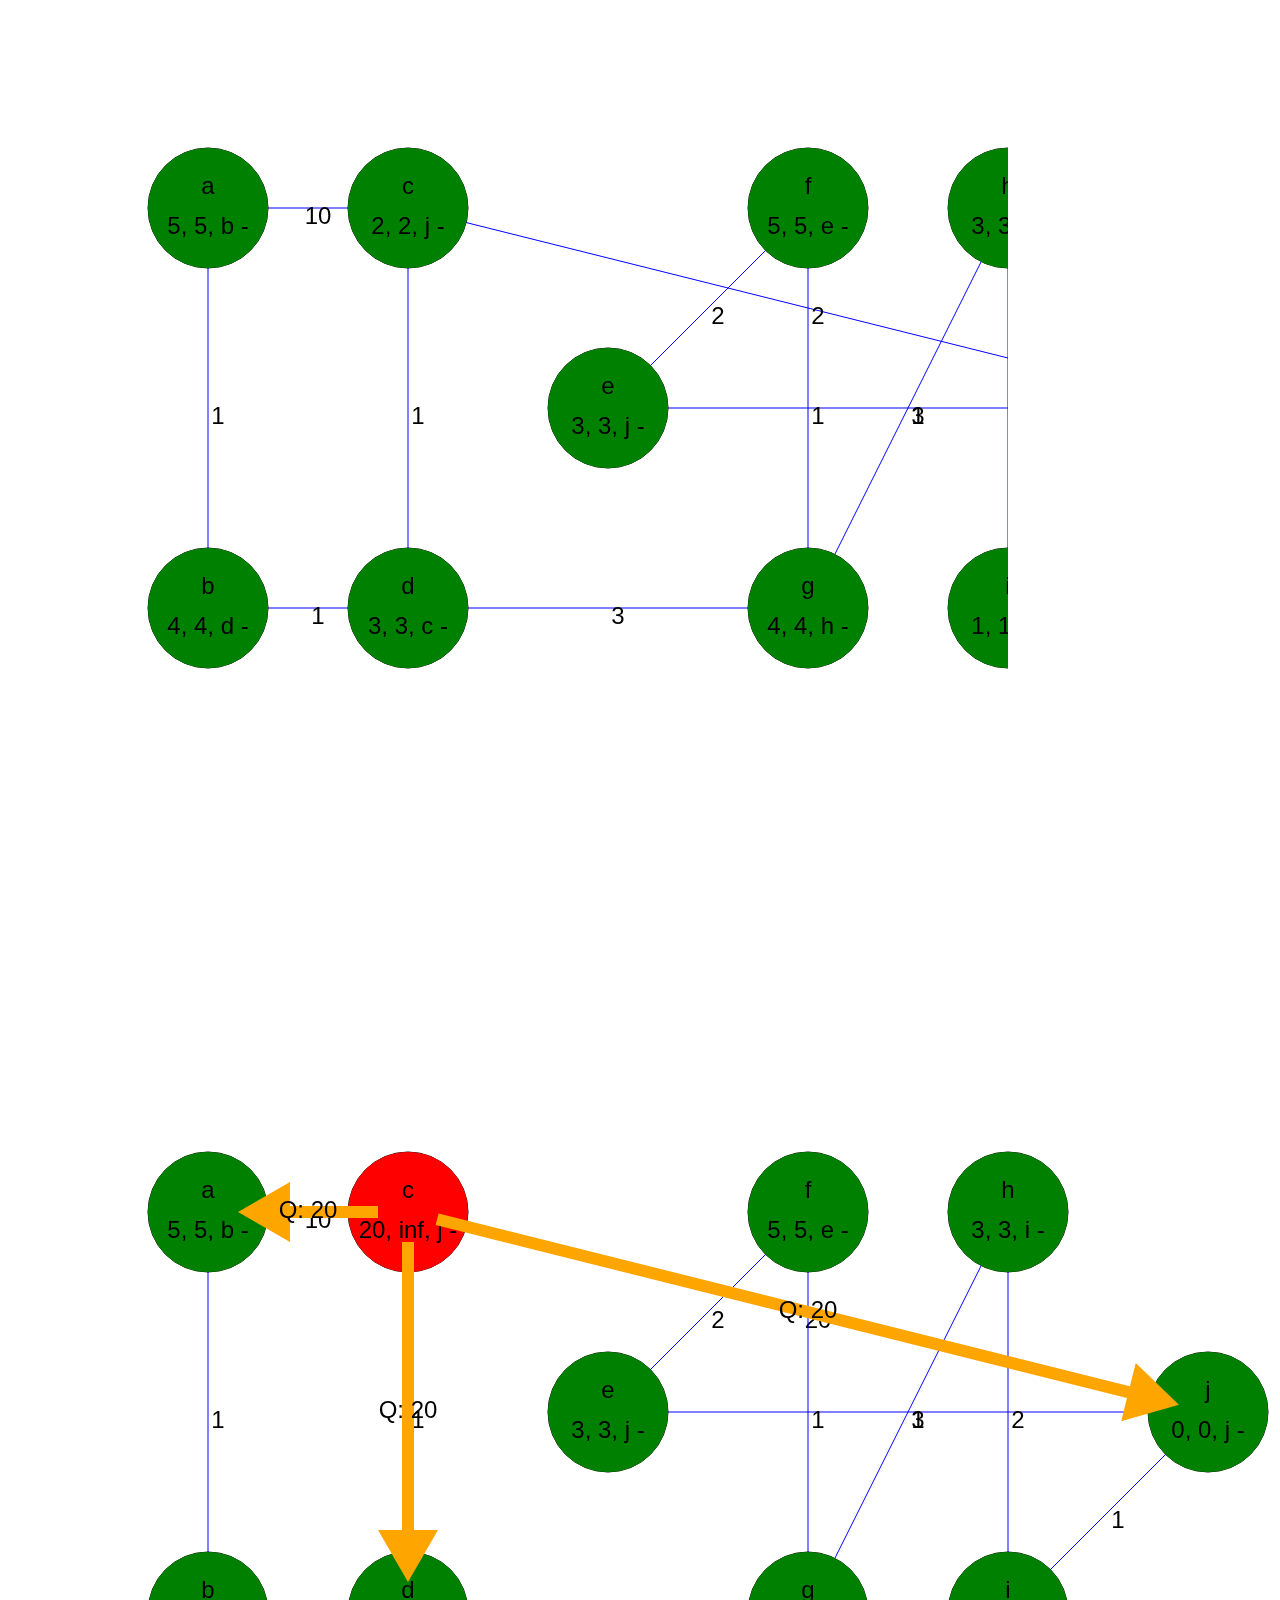
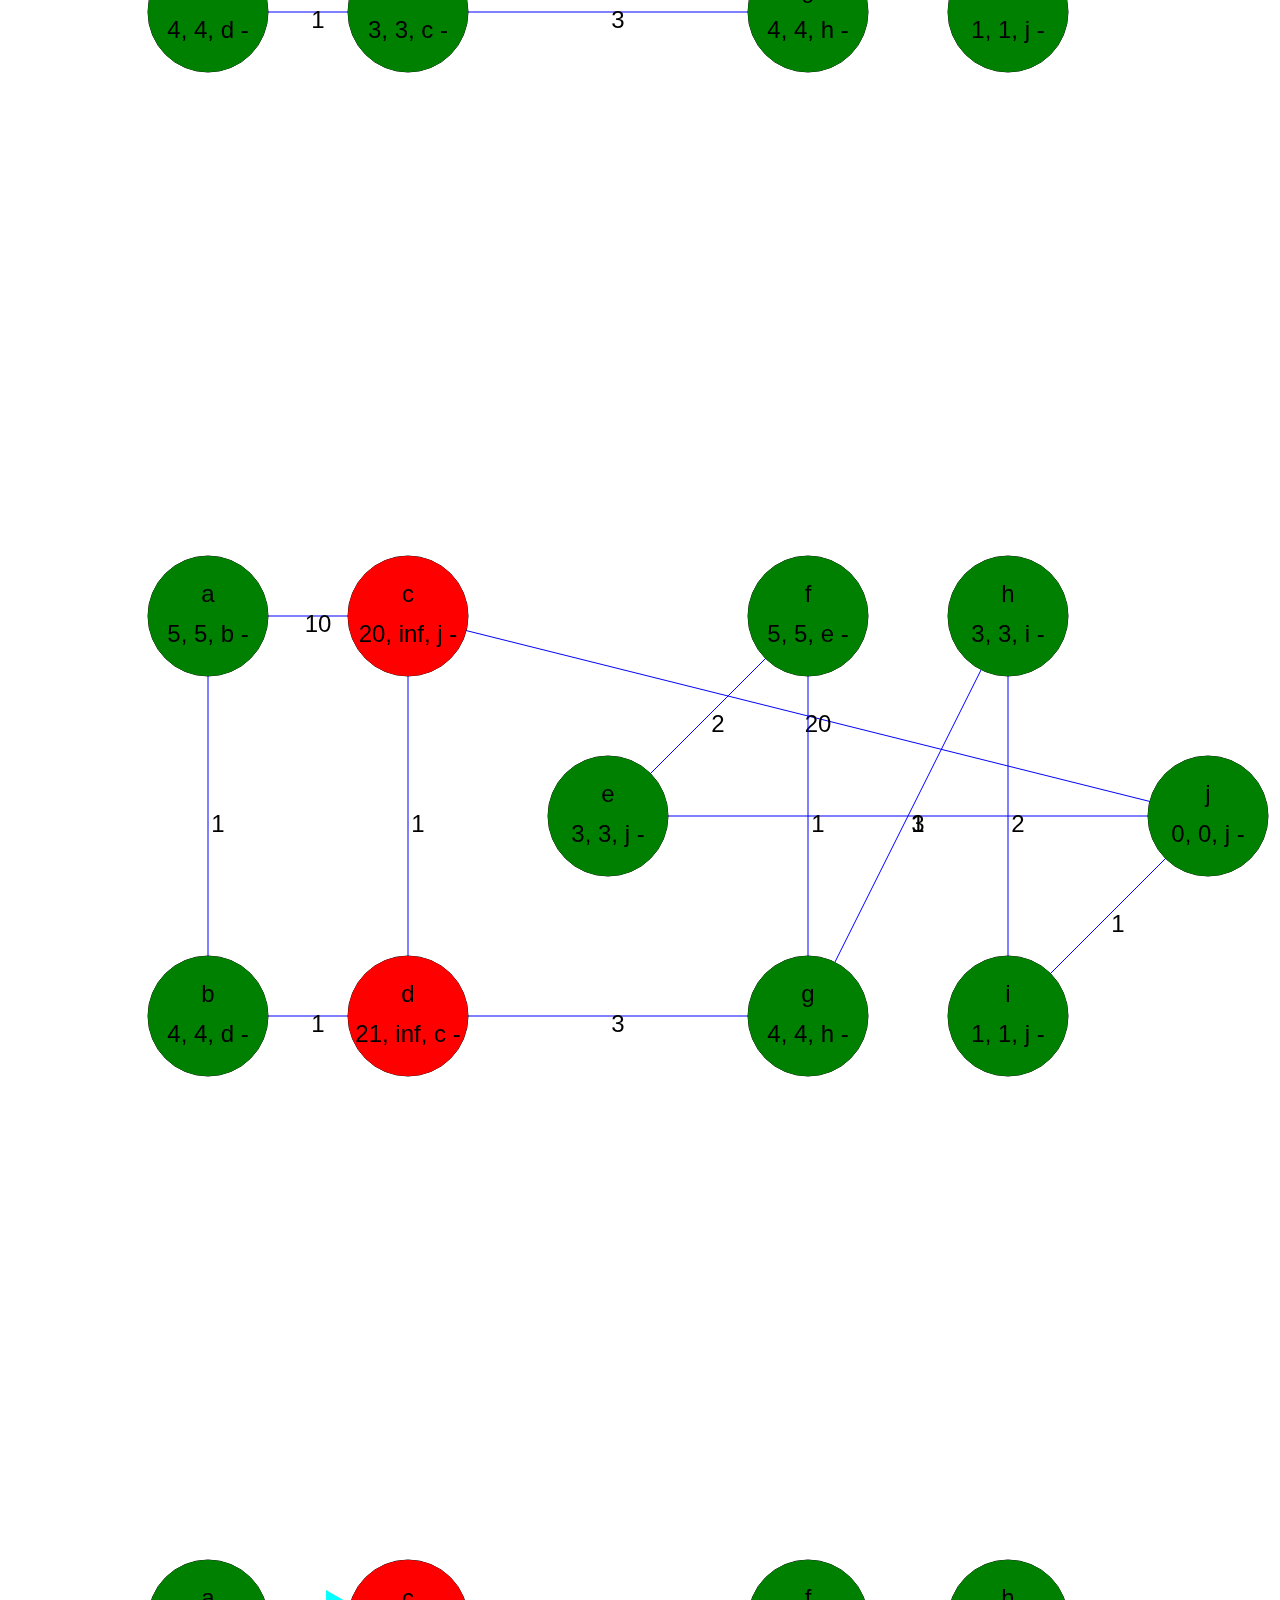
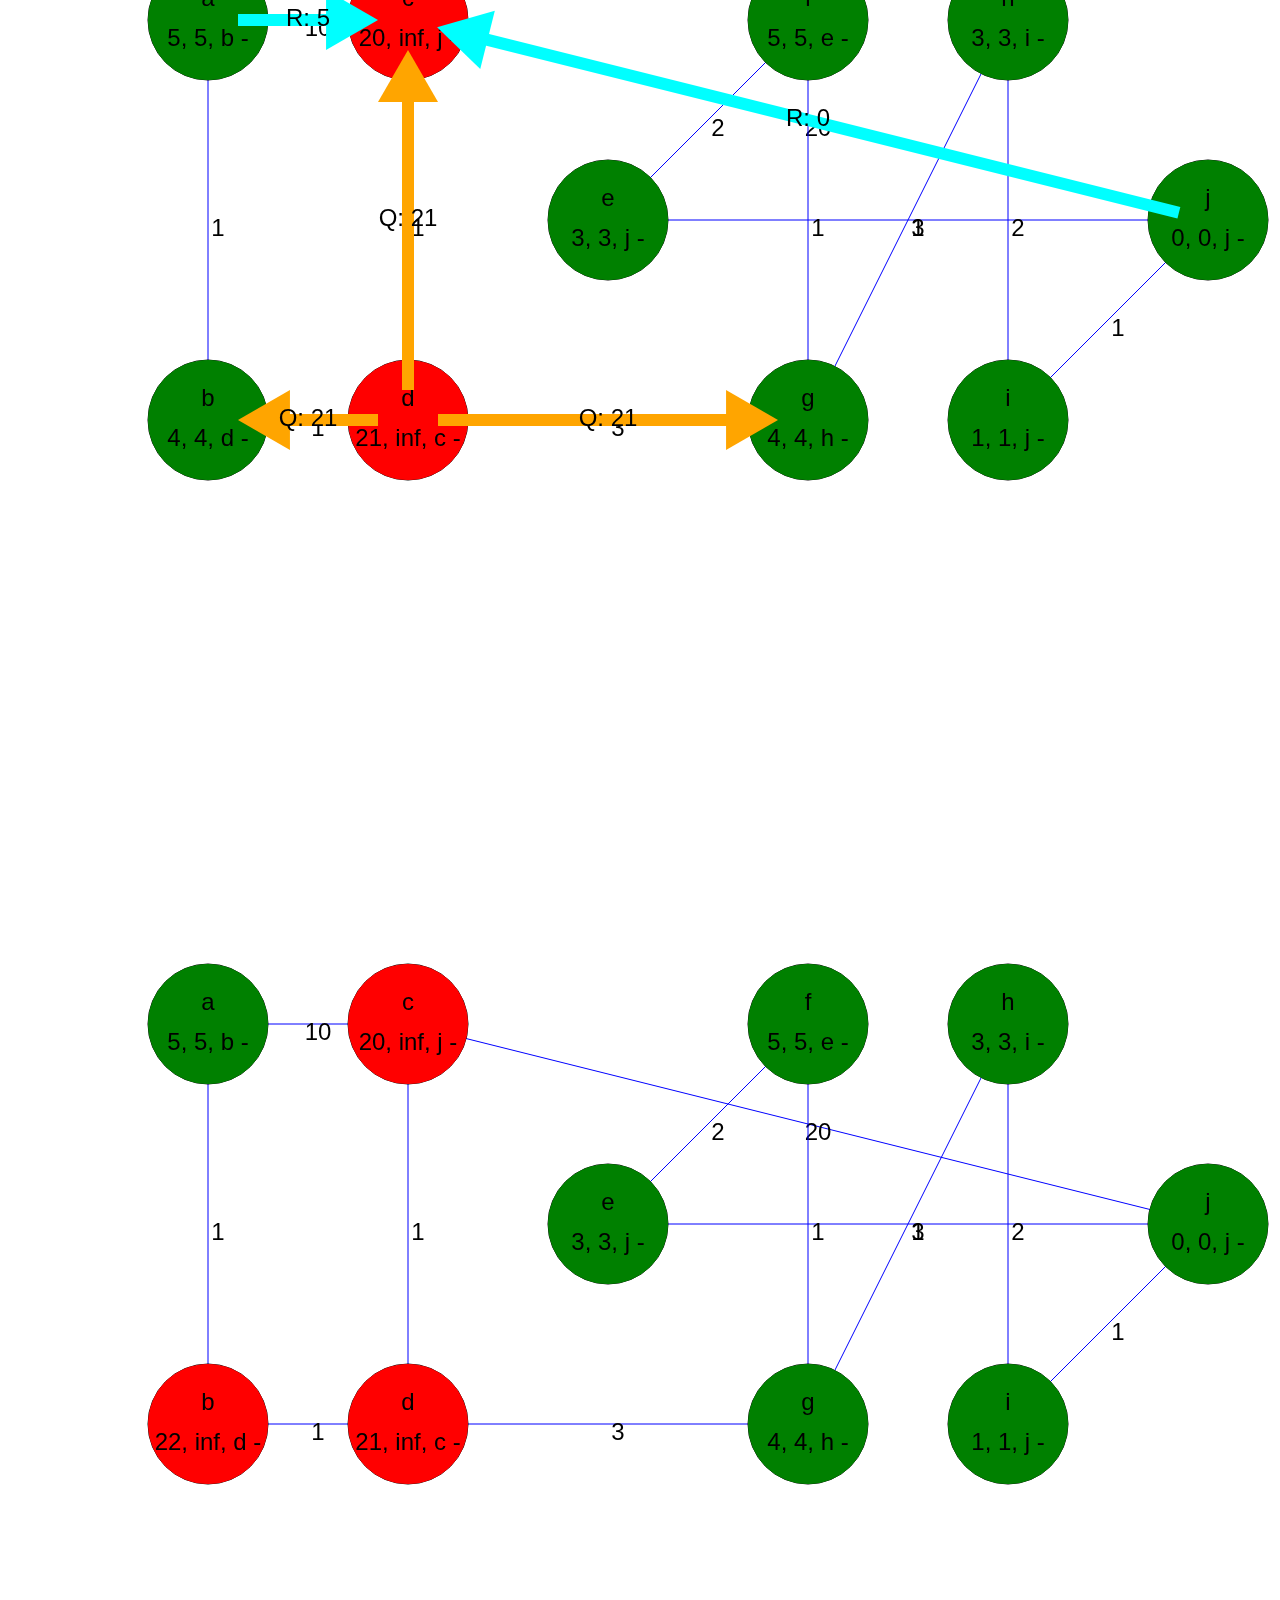
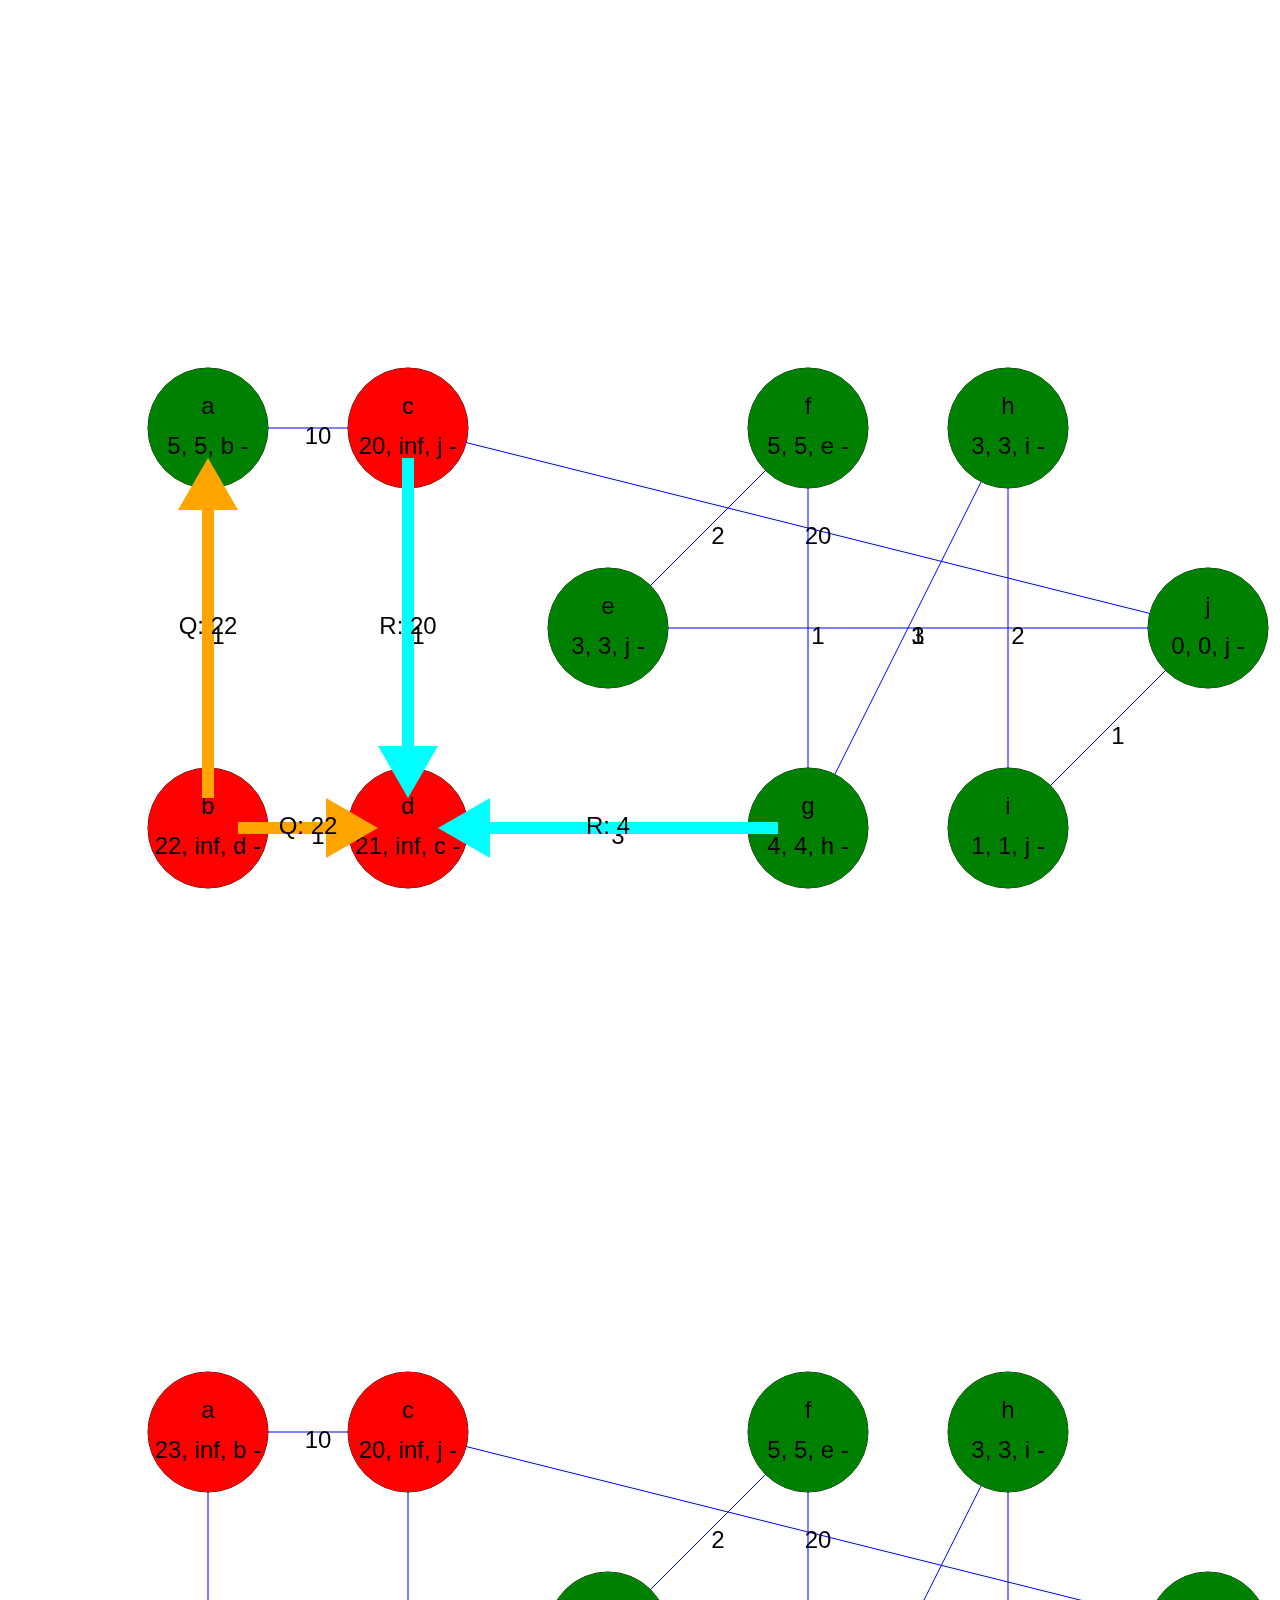
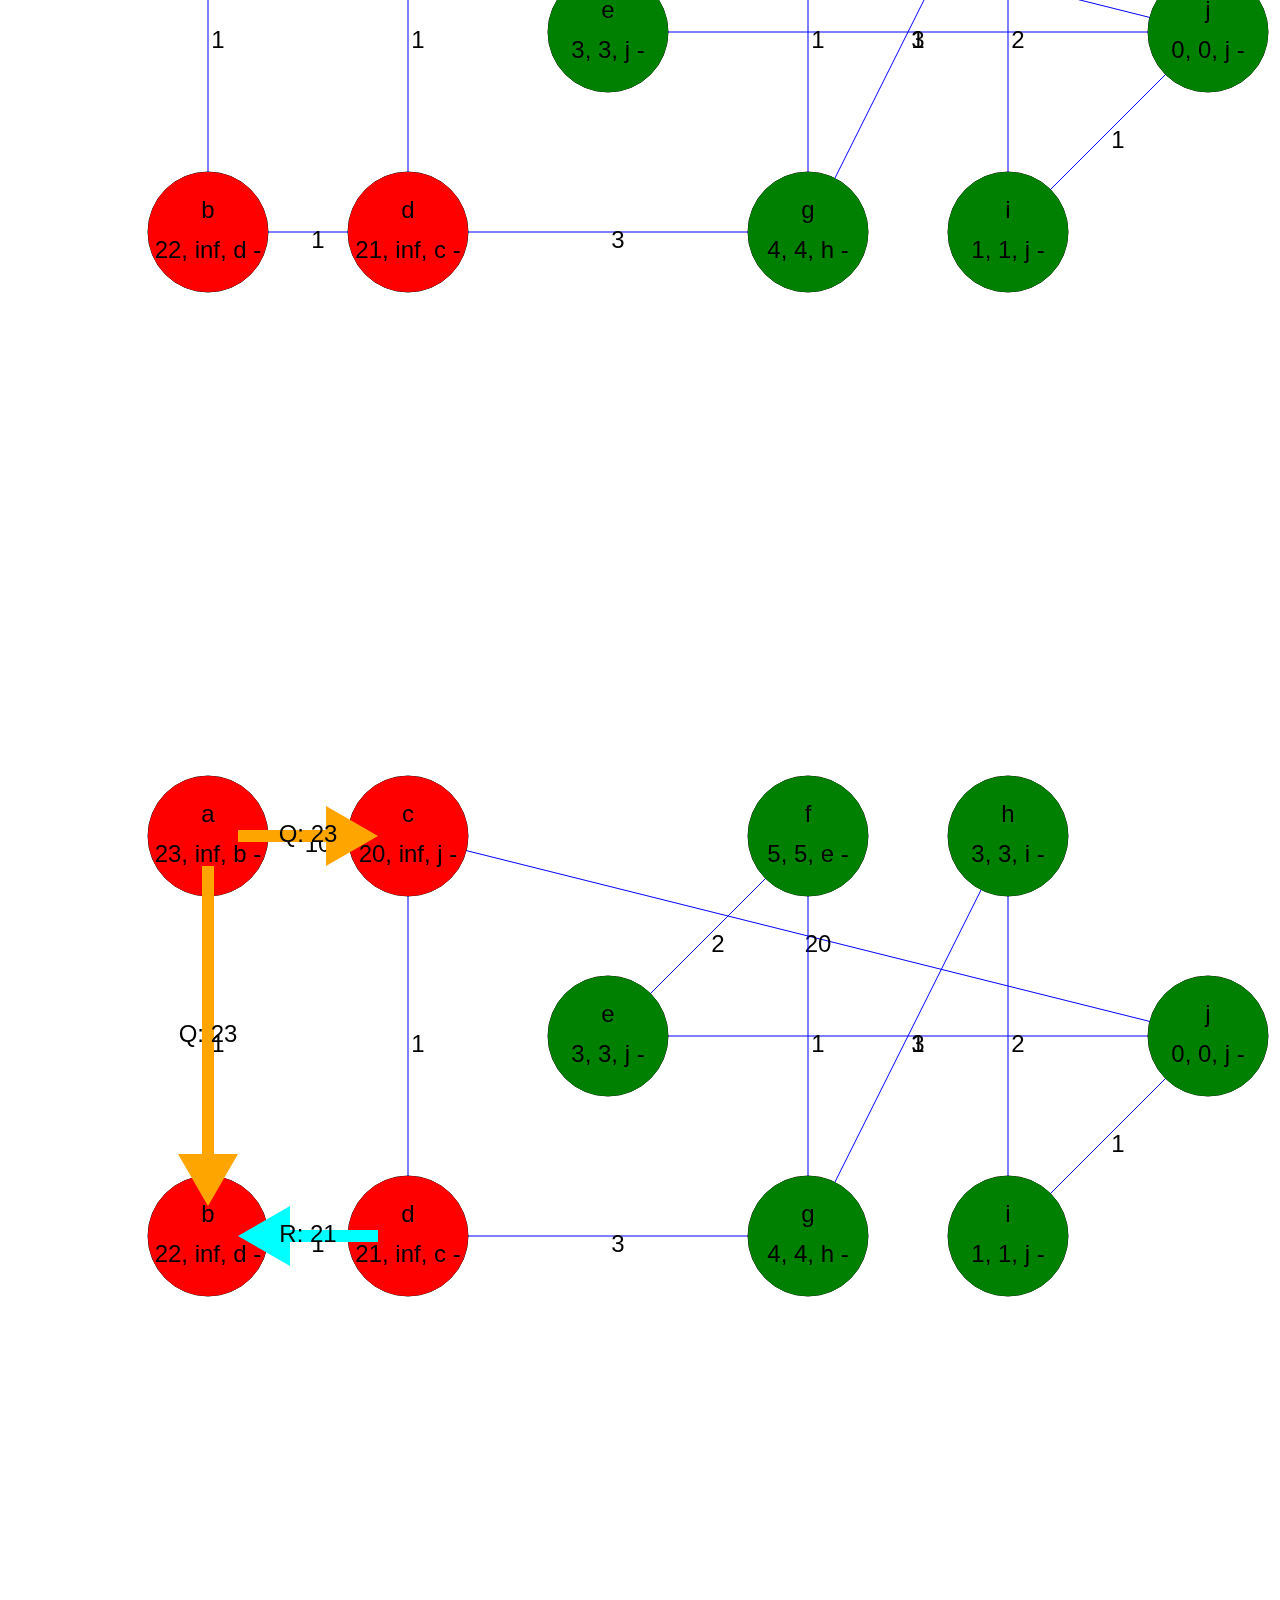
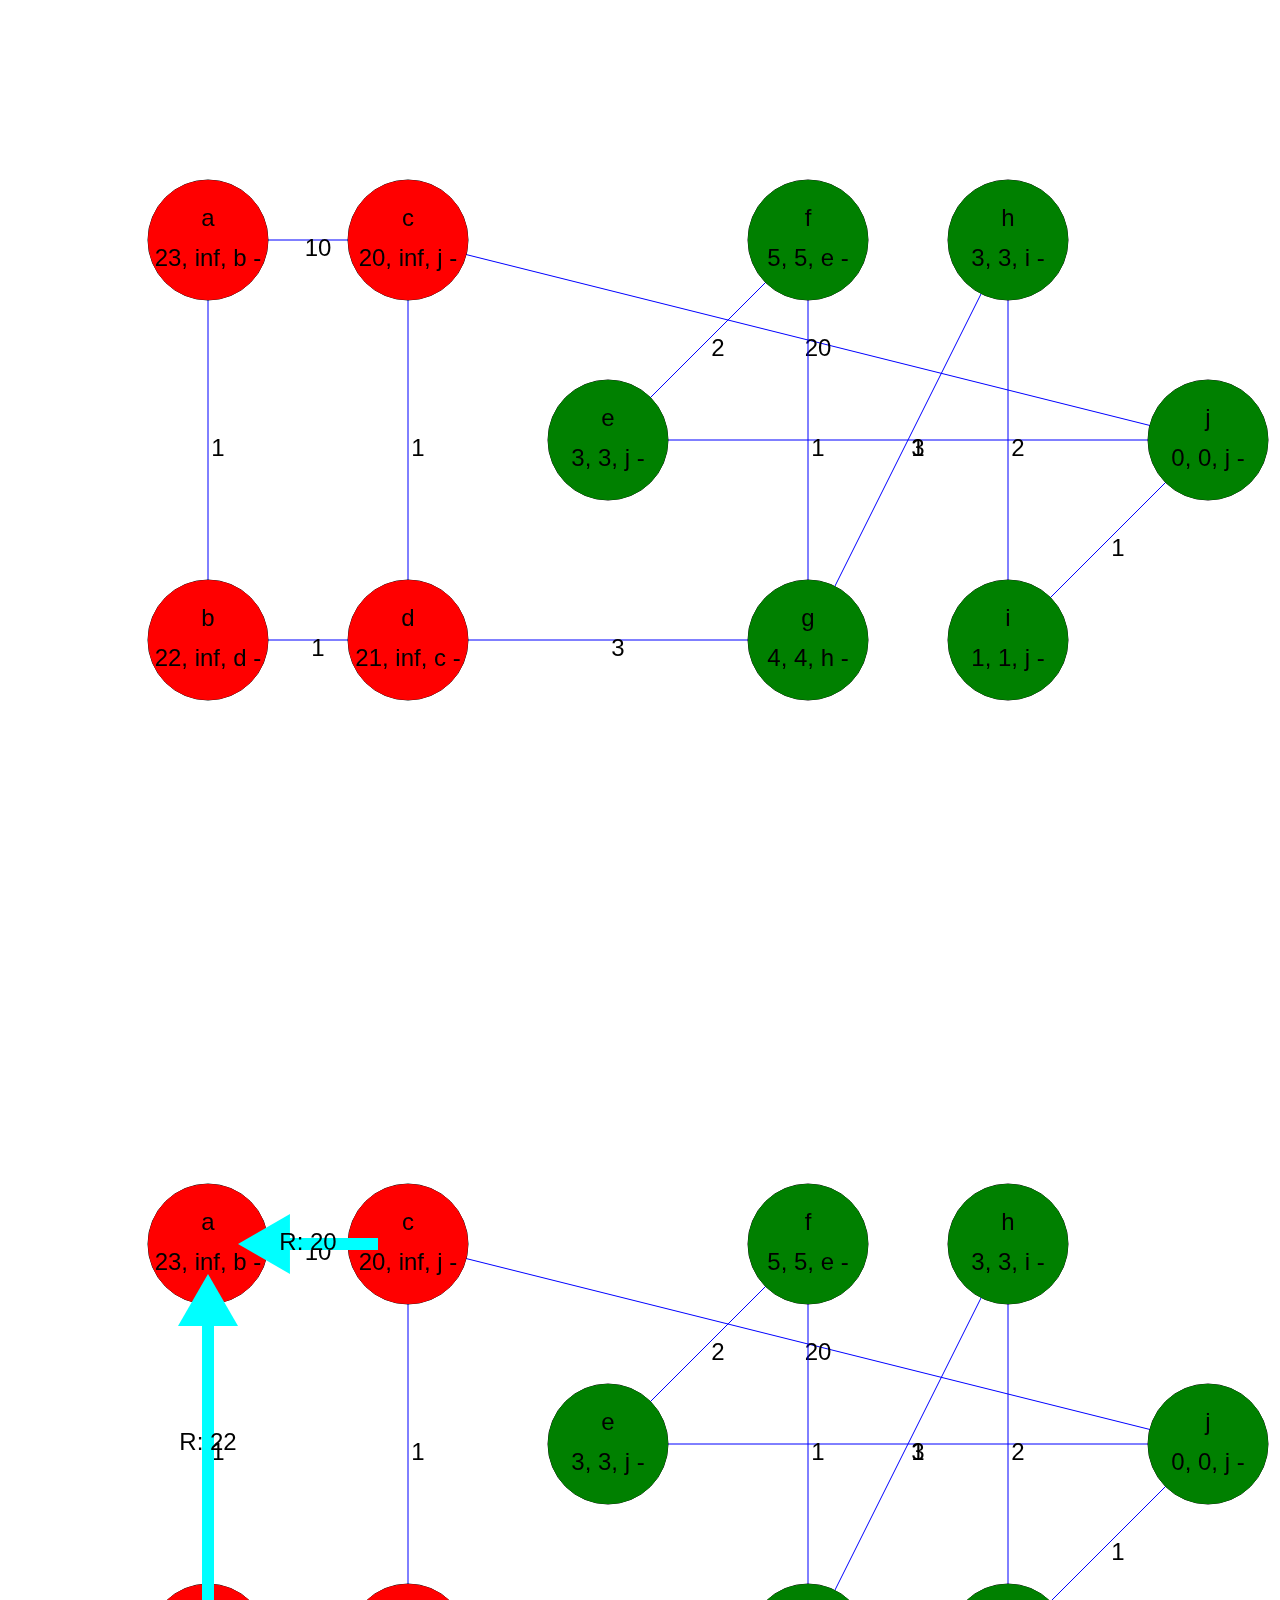
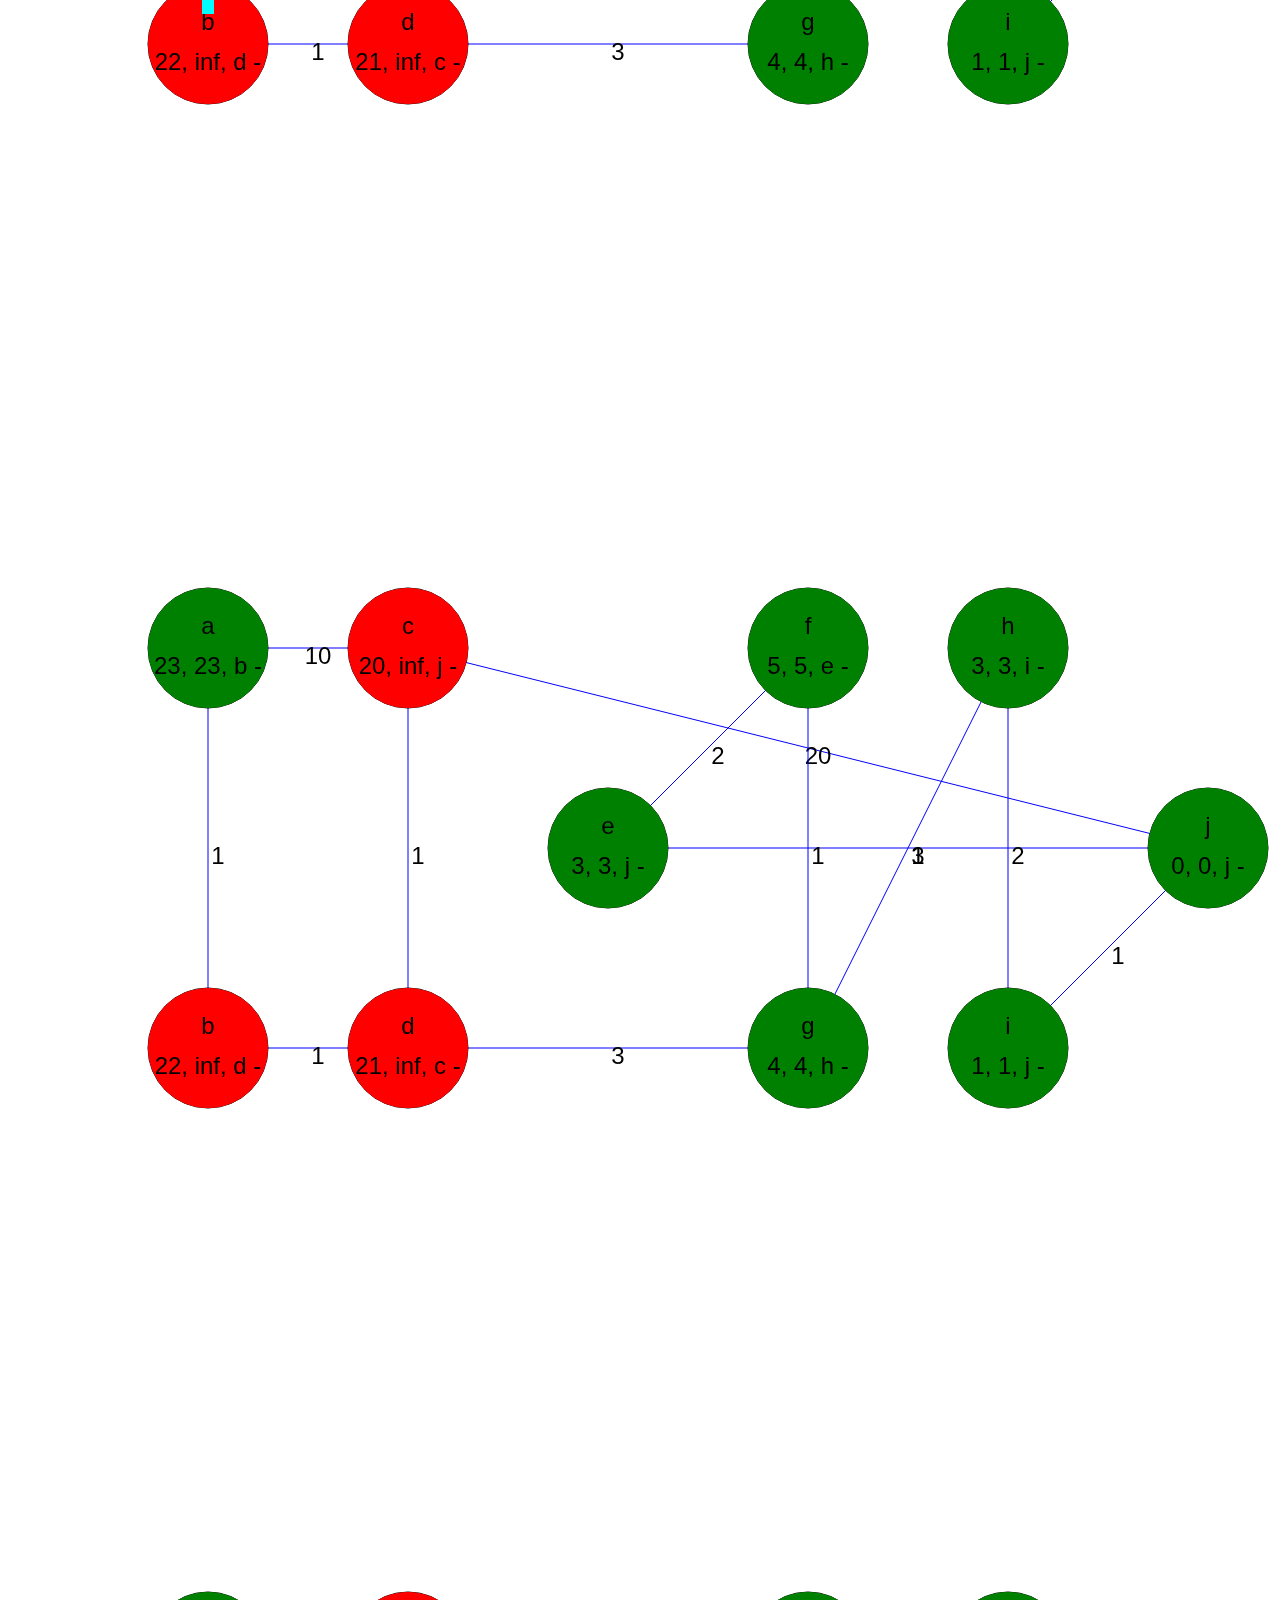
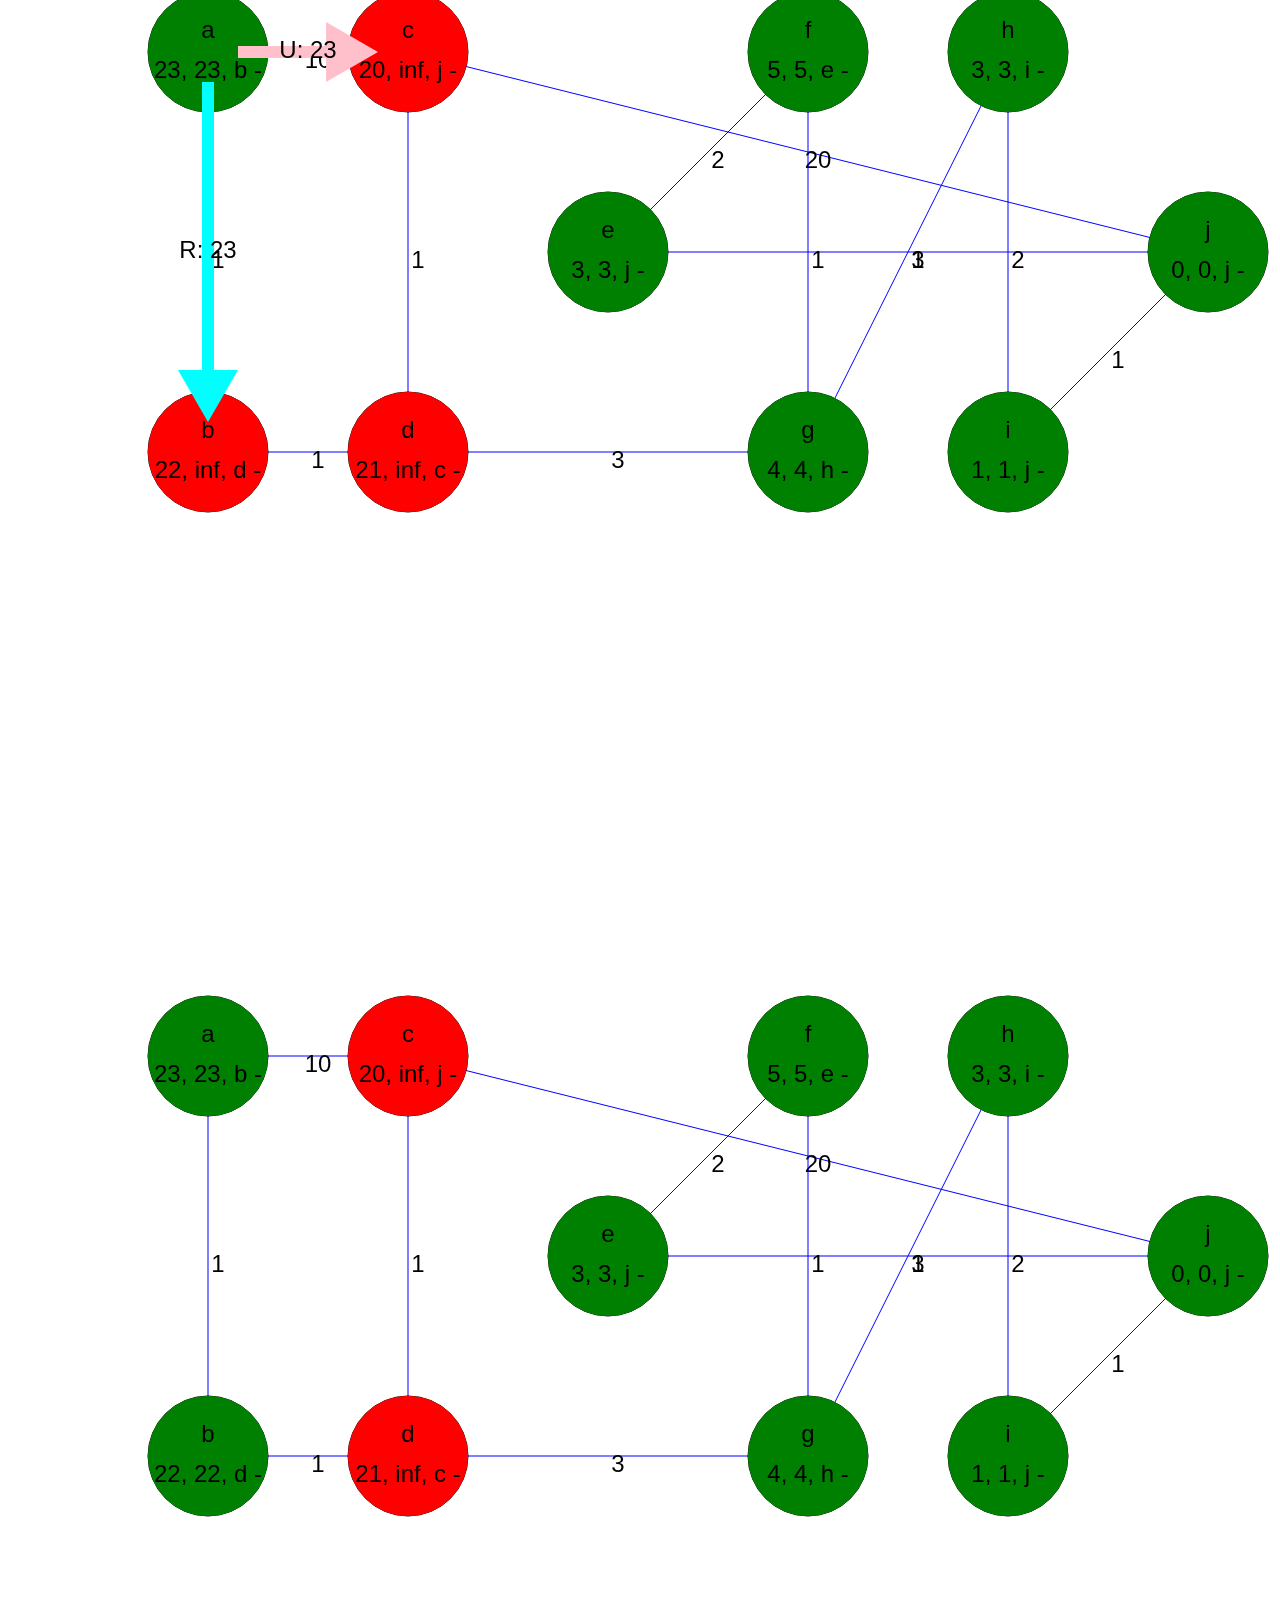
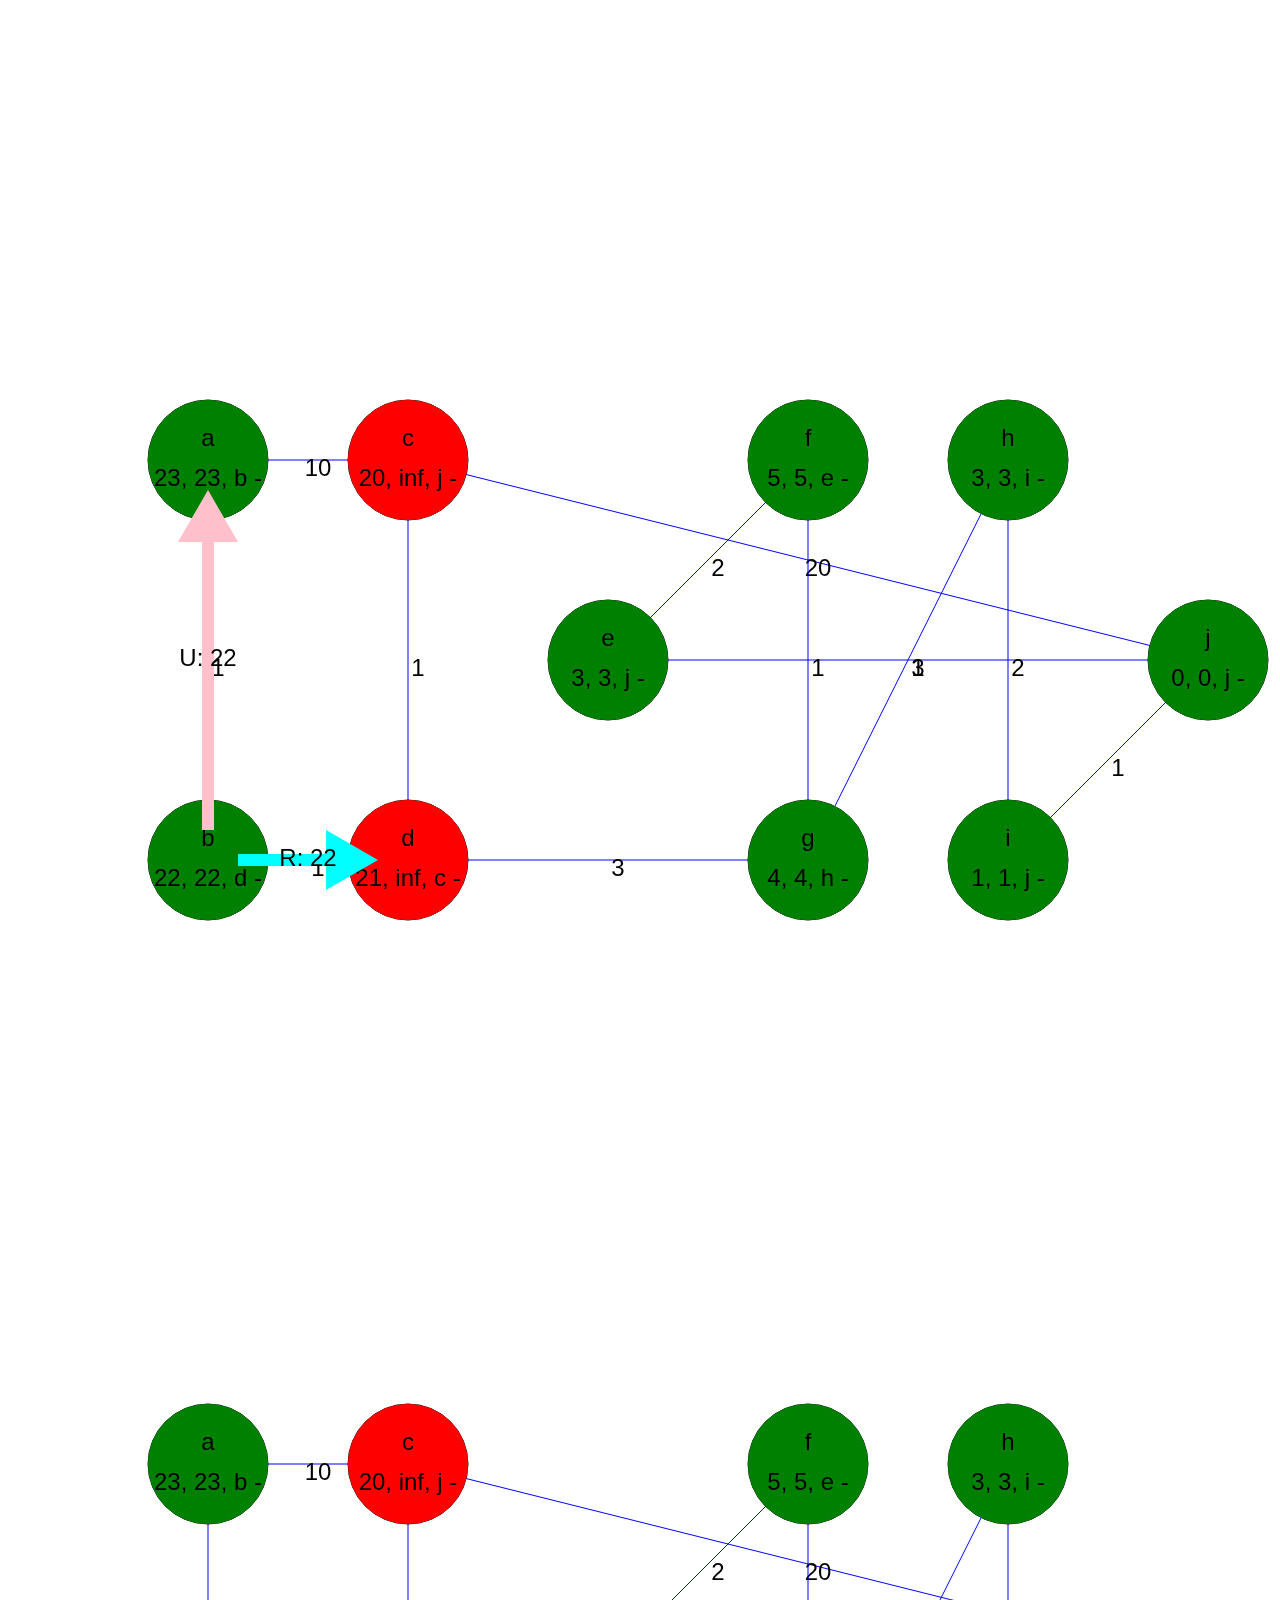
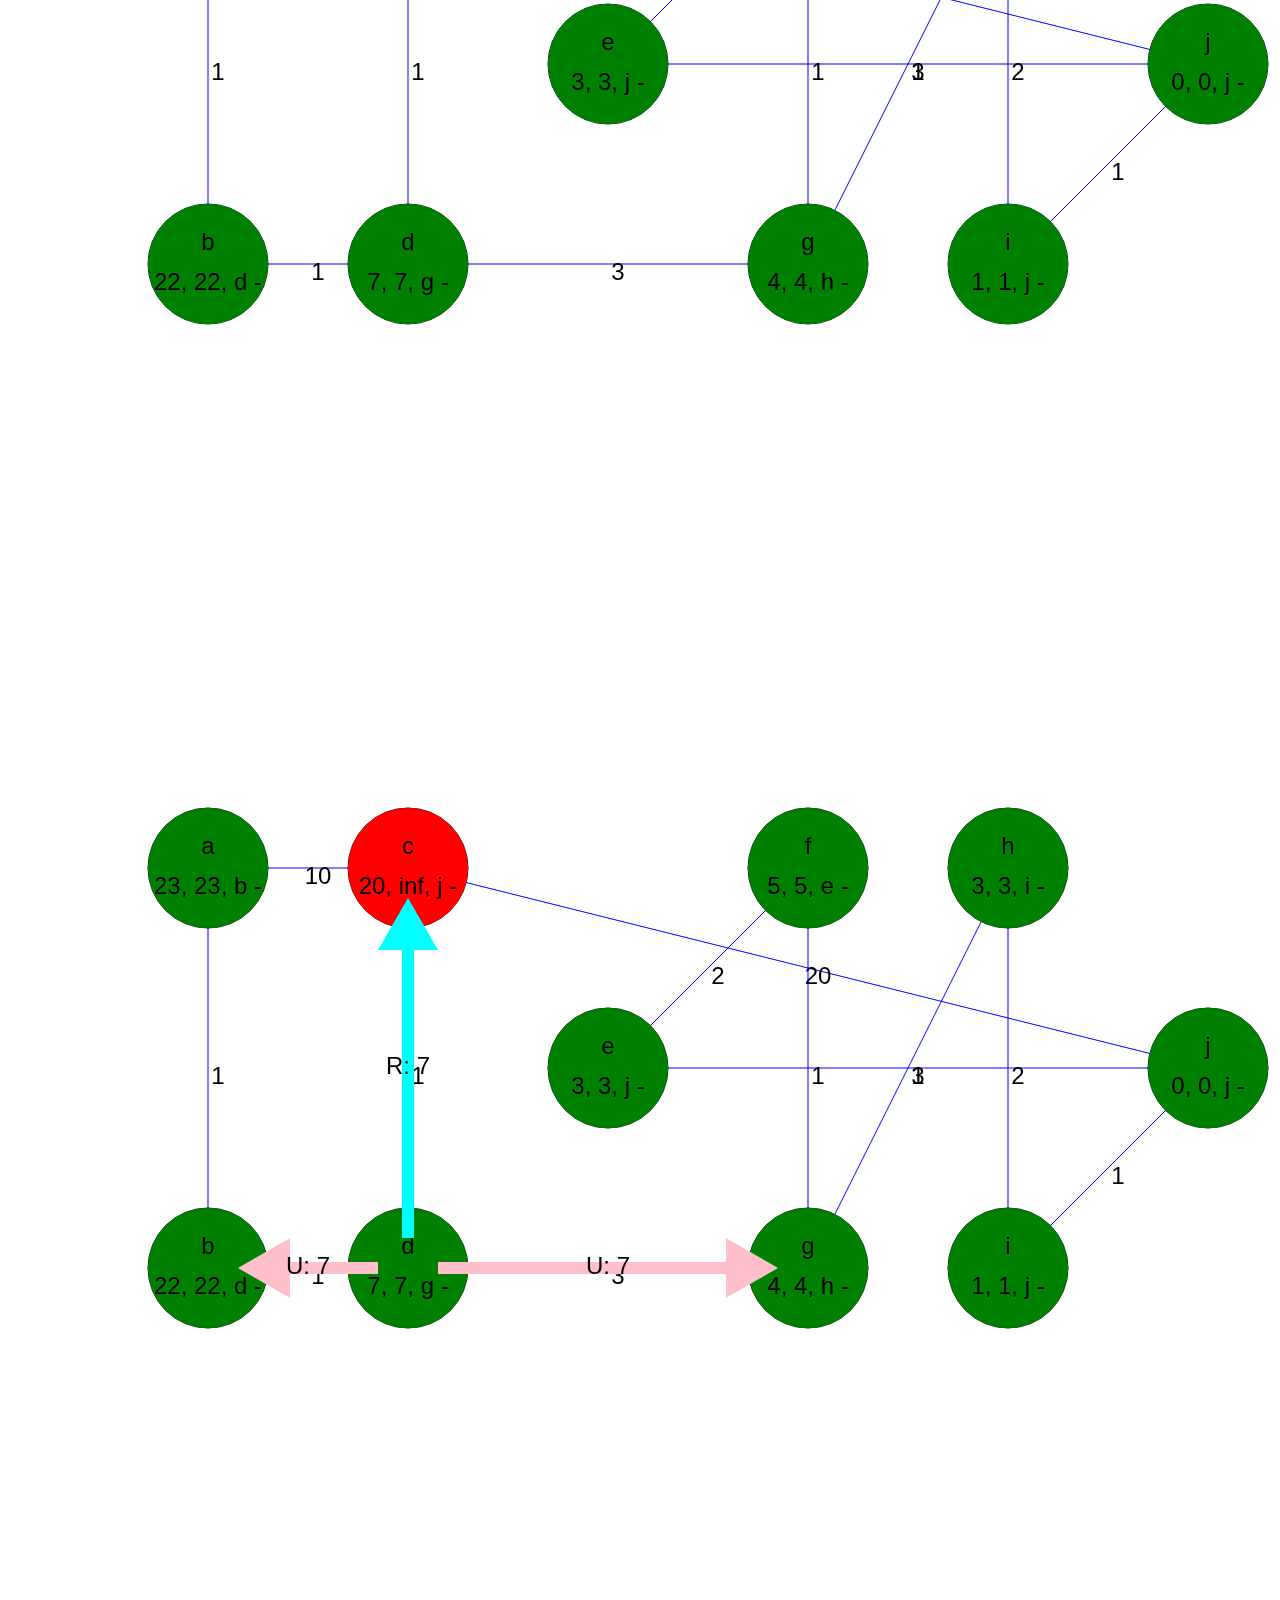
==== dual.html @ 1706209f "first commit" ====
<!DOCTYPE html>
<html>
<head>
  <title>Dual HTML</title>
  <link rel="stylesheet" href="dual.css">
  <script src="dual.js" ></script>
</head>
<body>

    <canvas width="1000" height="1000" id="maincanvas">

    </canvas>

<script>
    example6();
</script>

</body>
</html>
---- dual.css ----
/* Scrollable div class */
.scrollable {
    overflow: auto;
}

/* Circle class with hover effect */
.circle {
    width: 100px;
    height: 100px;
    border-radius: 50%;
    background-color: blue;
    position: relative;
}

.circle:hover .textbox {
    display: block;
}

/* Text box class */
.textbox {
    display: none;
    position: absolute;
    top: 50%;
    left: 50%;
    transform: translate(-50%, -50%);
    background-color: white;
    padding: 10px;
    border: 1px solid black;
}
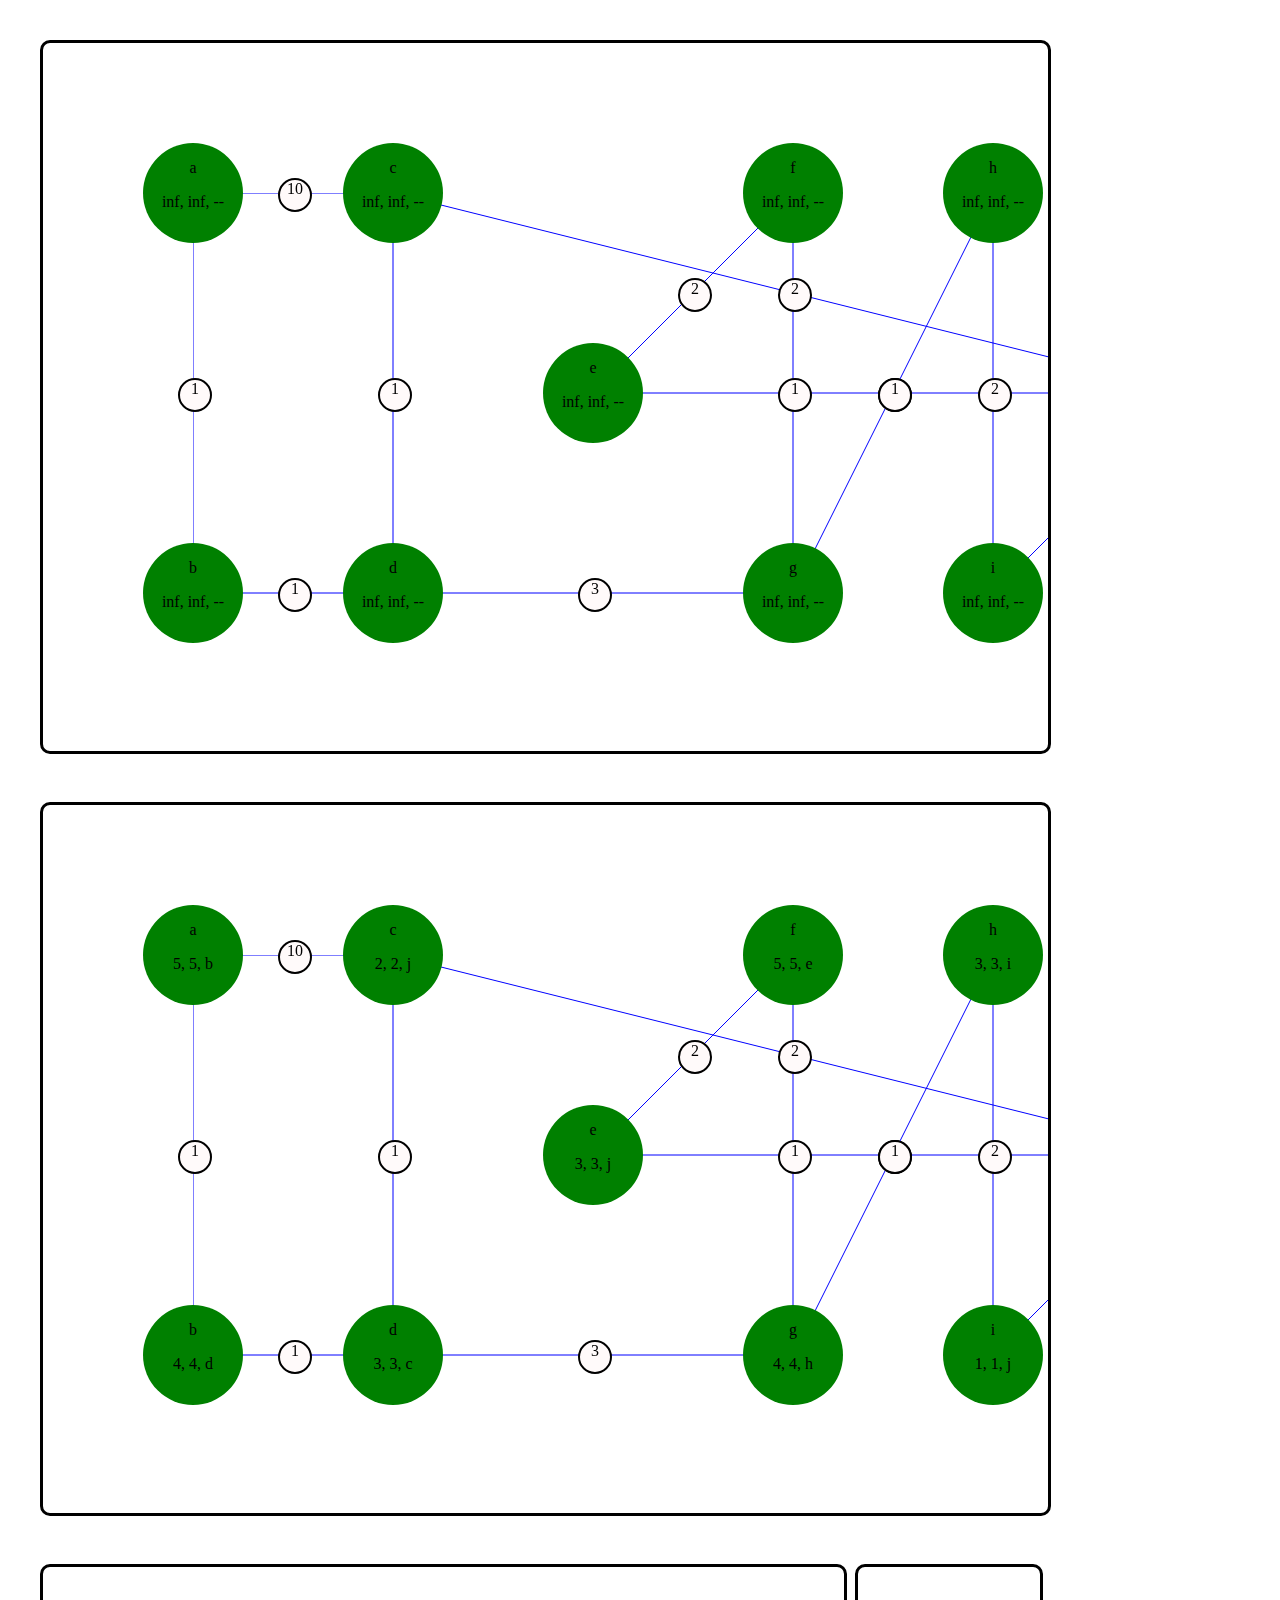
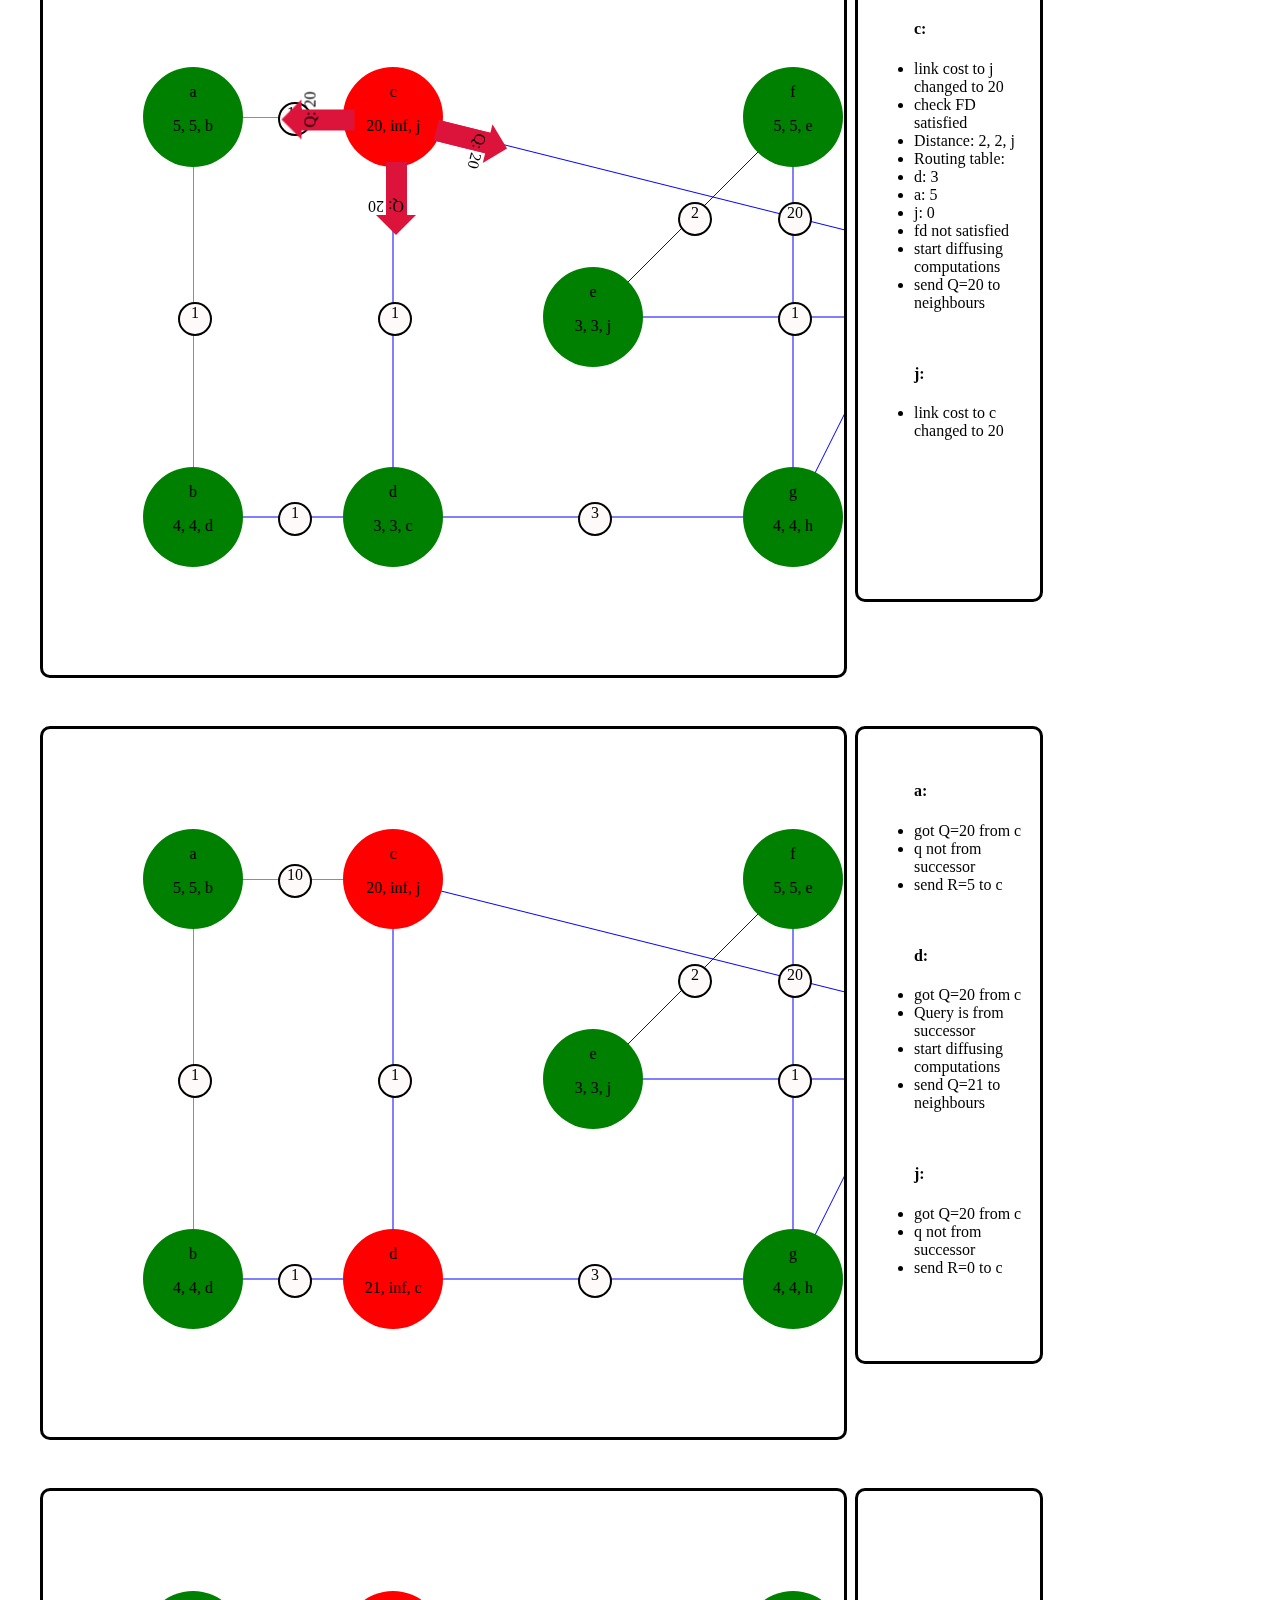
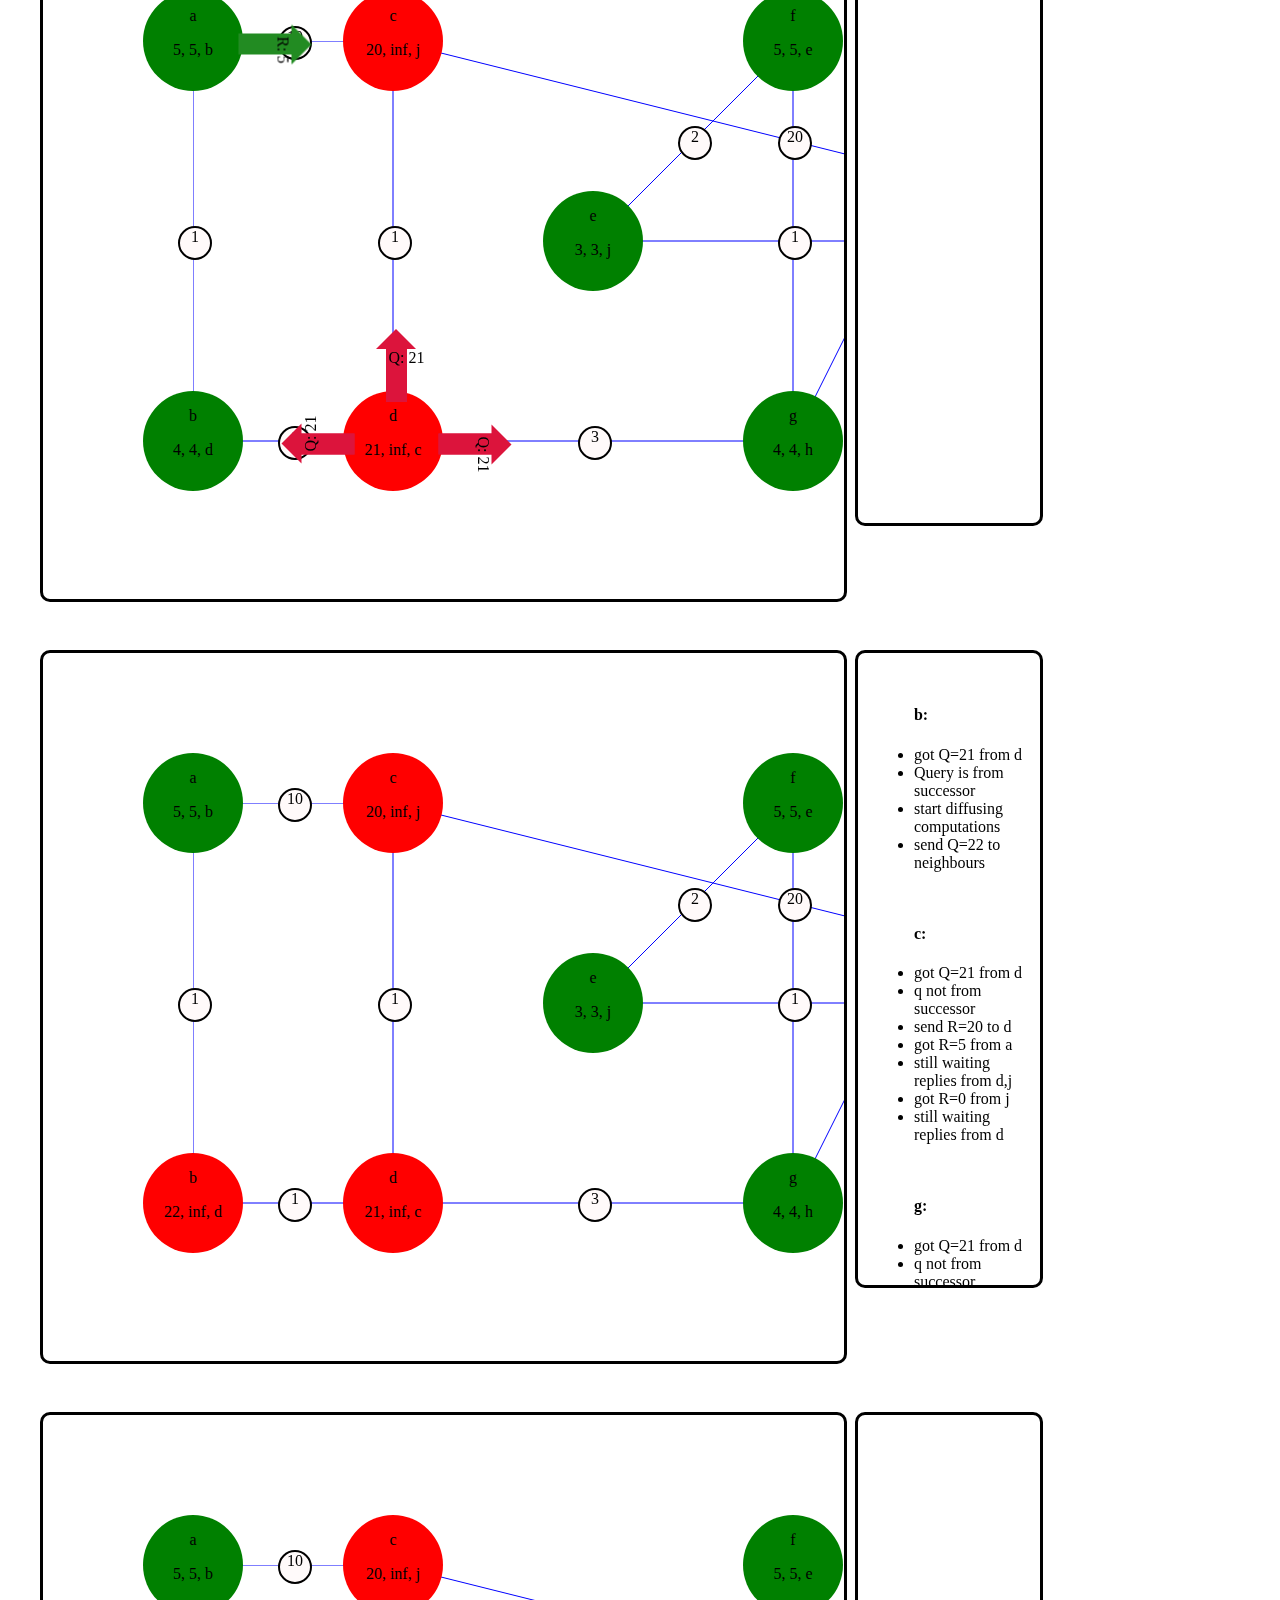
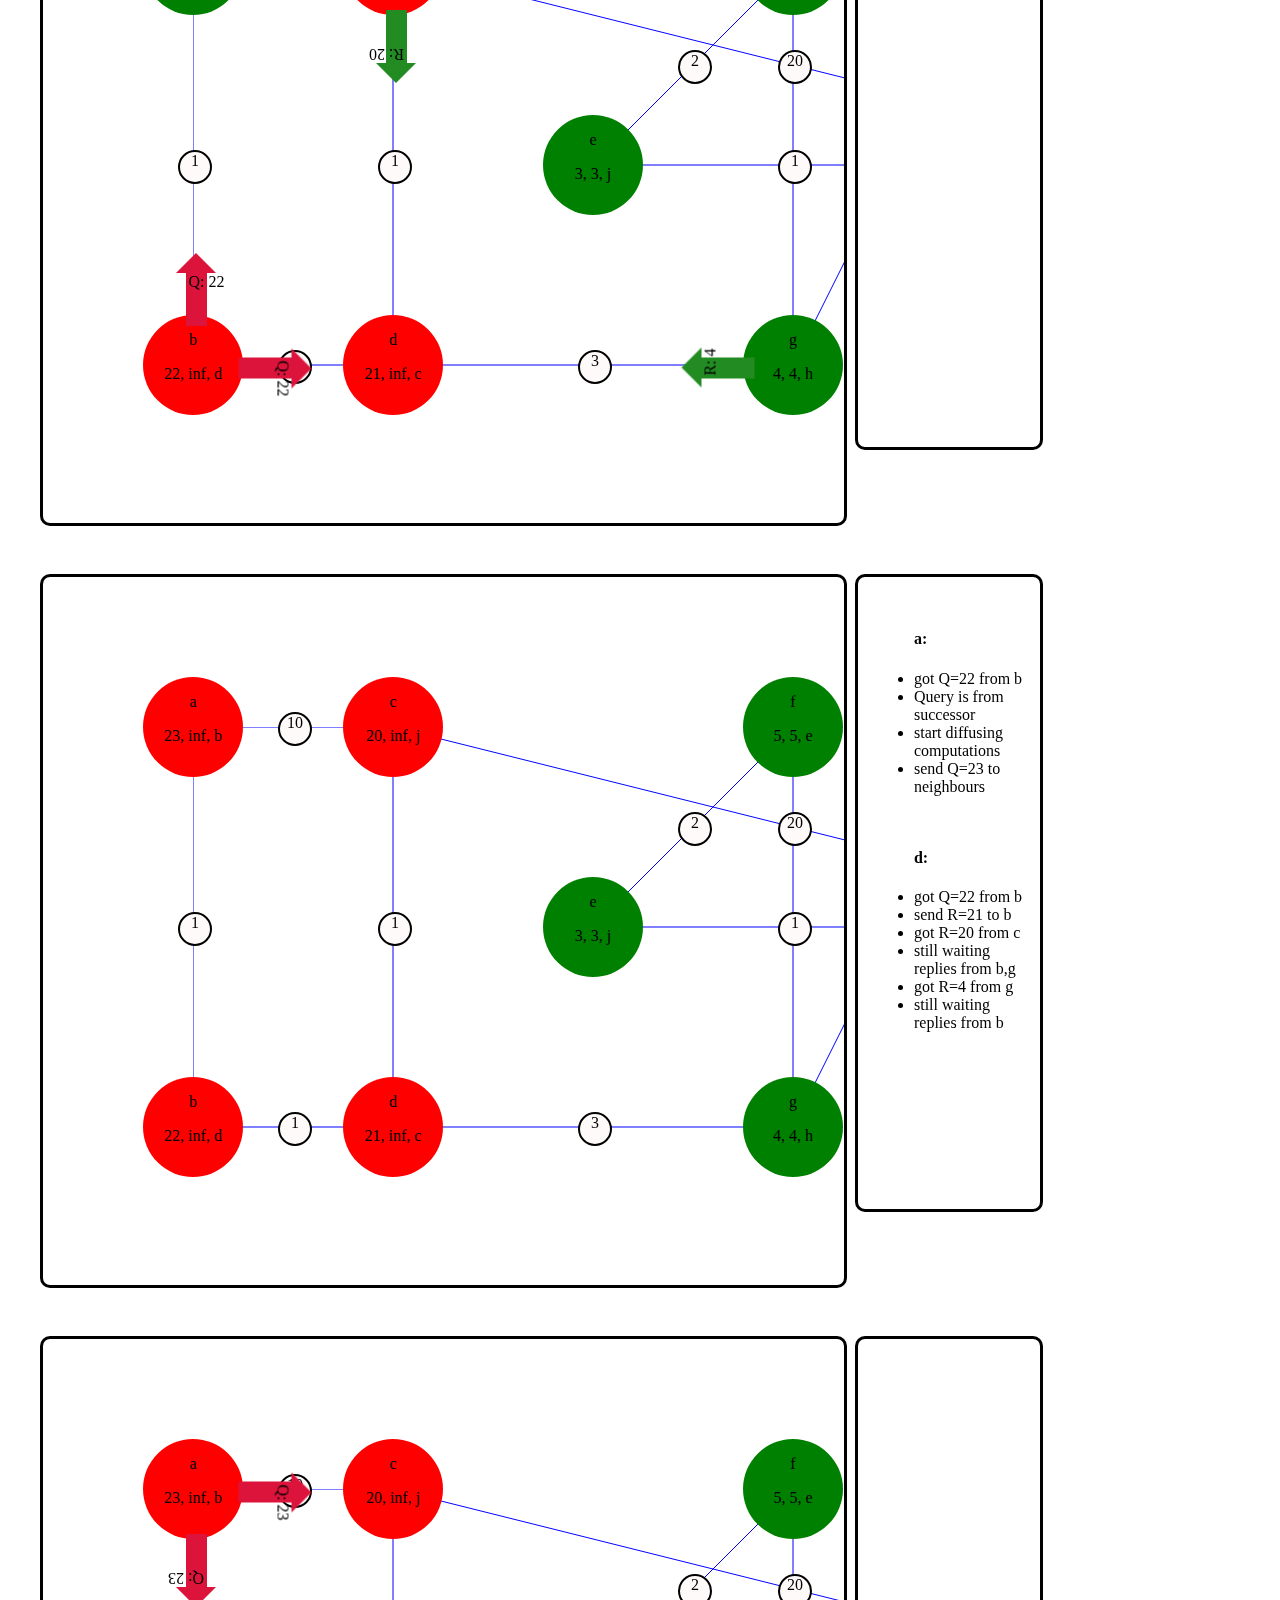
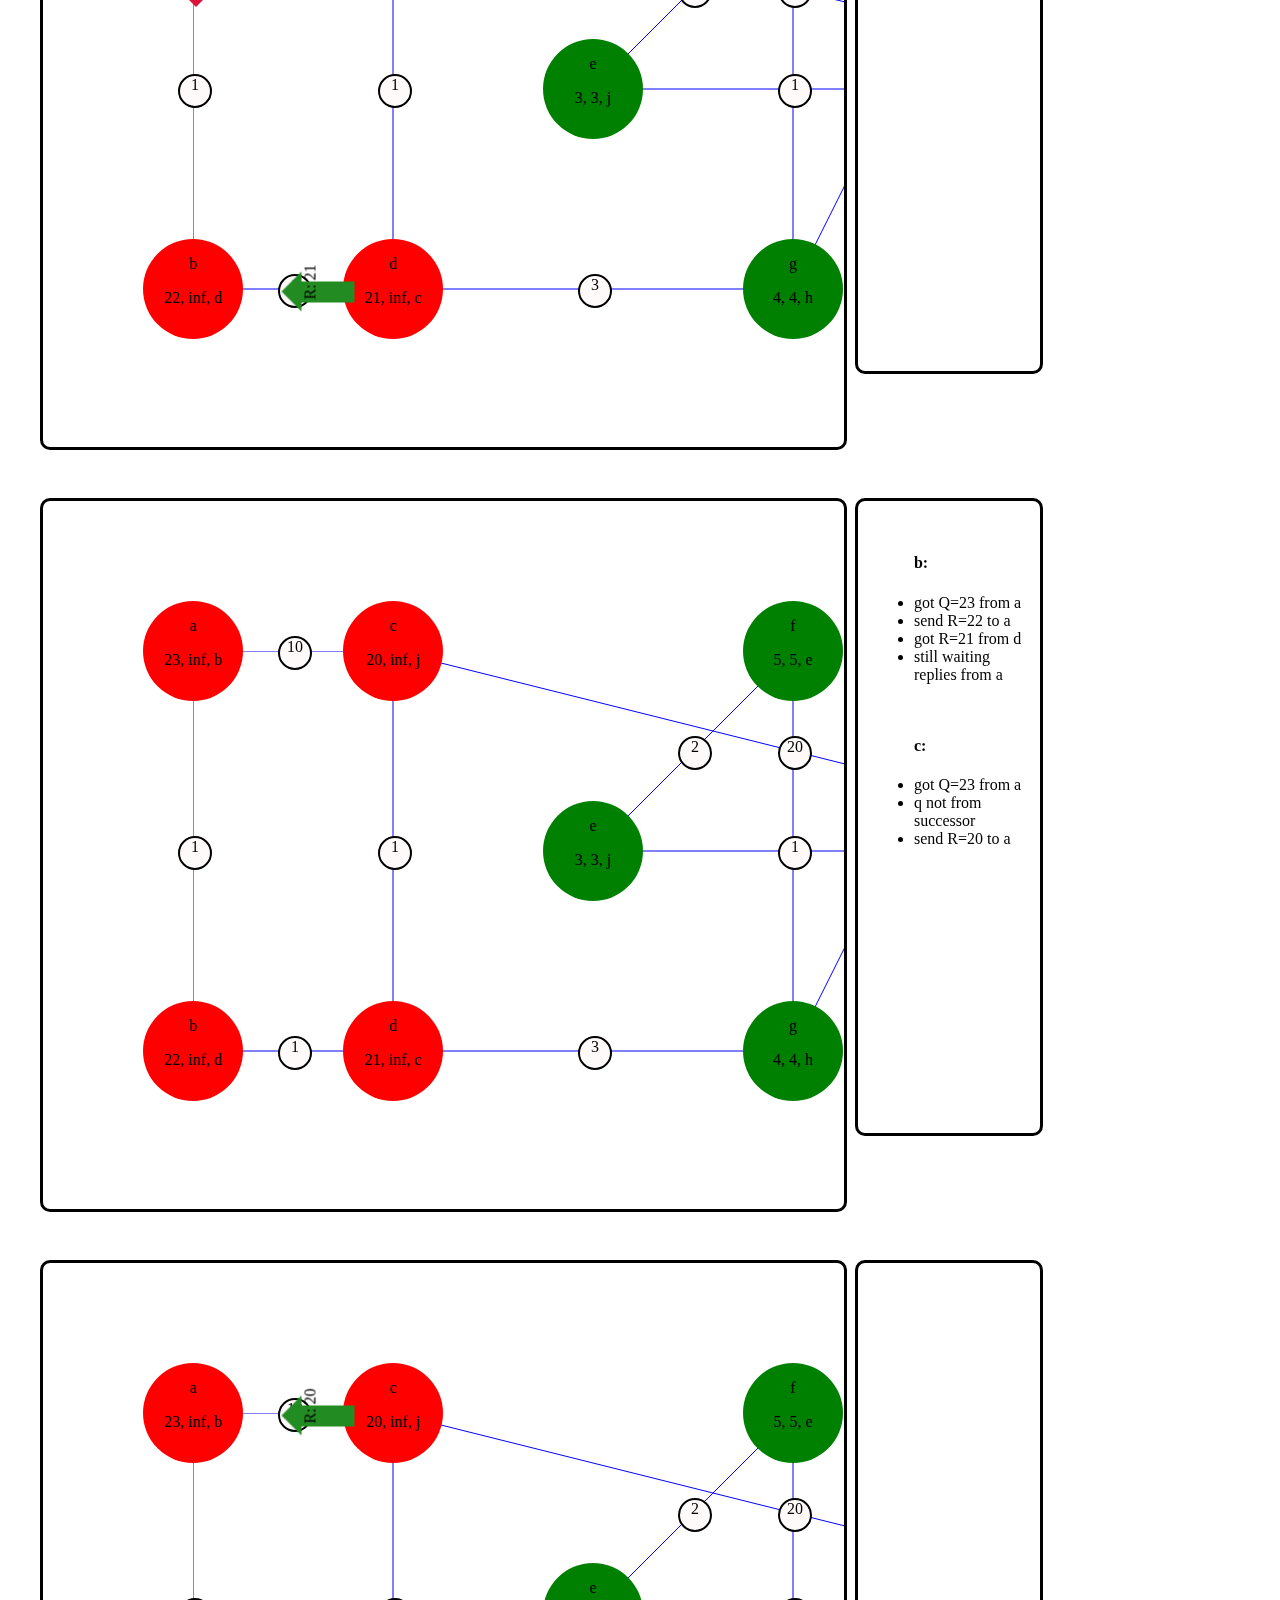
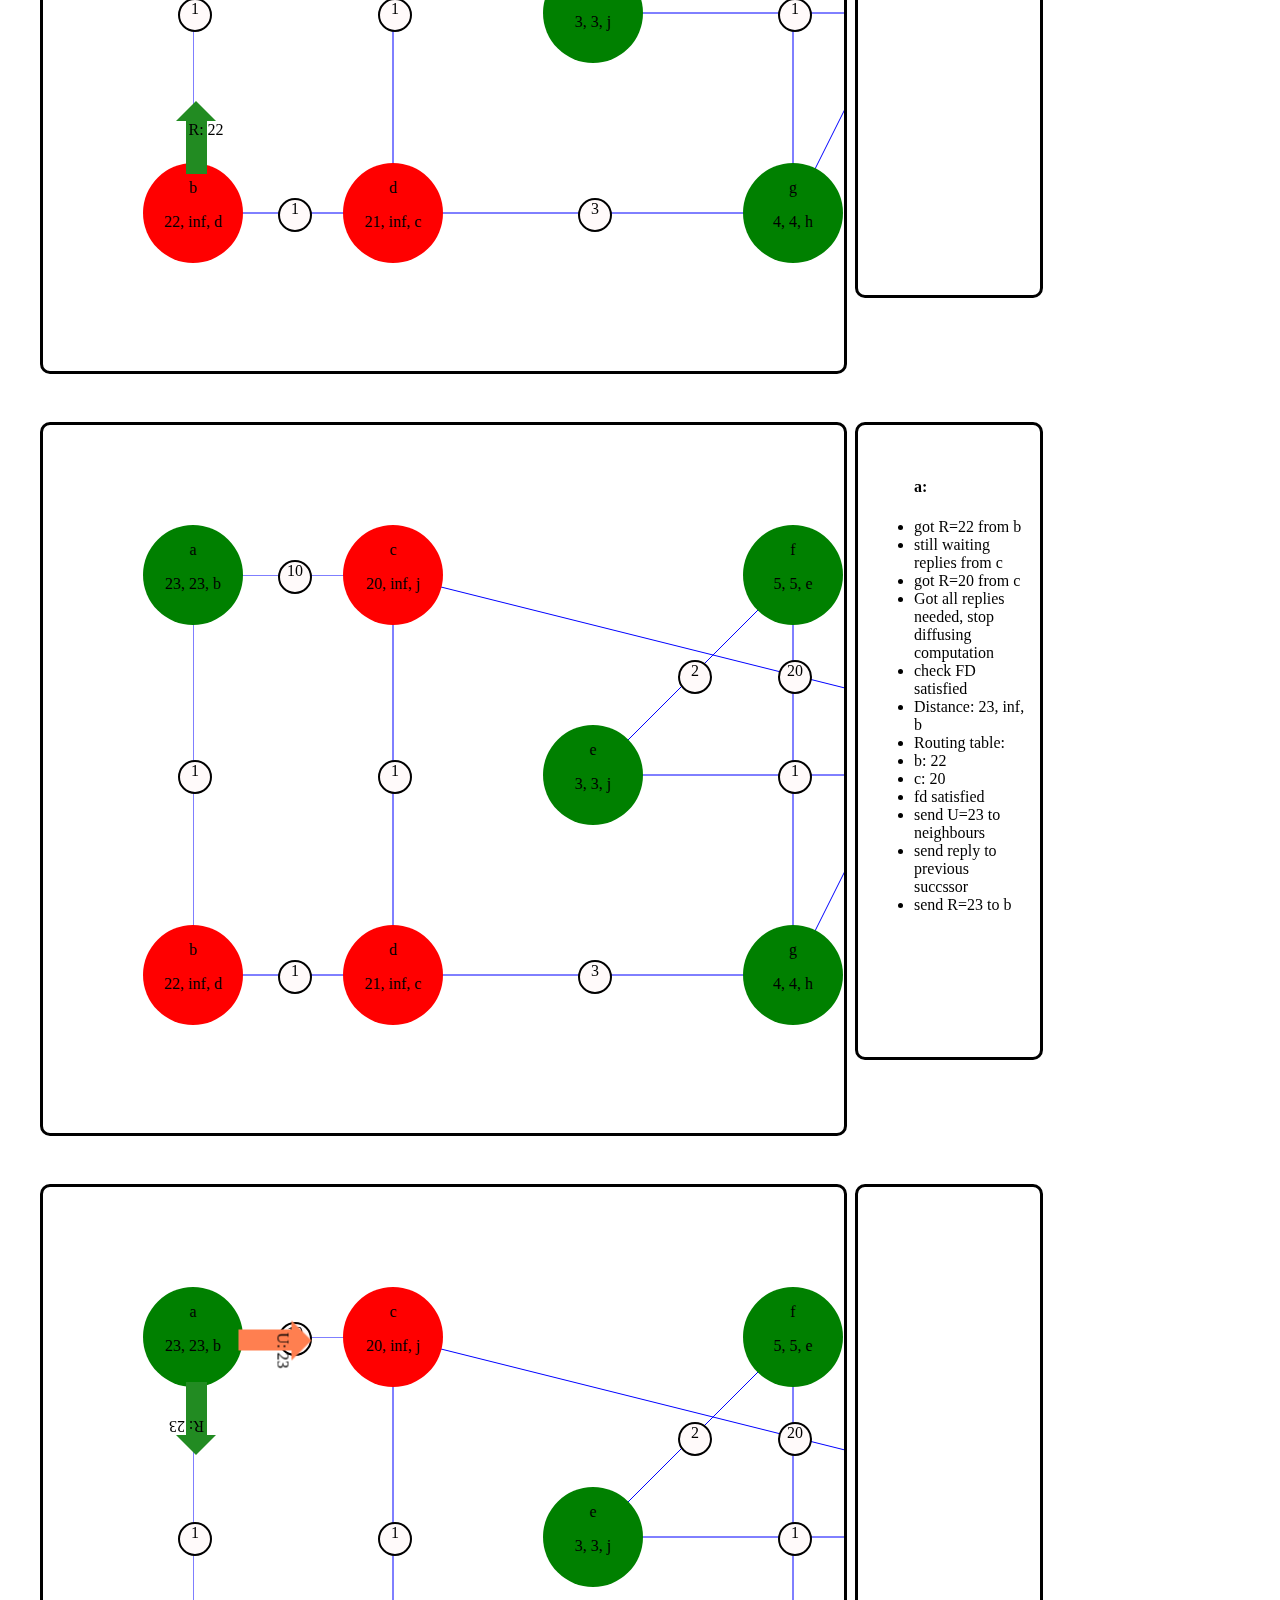
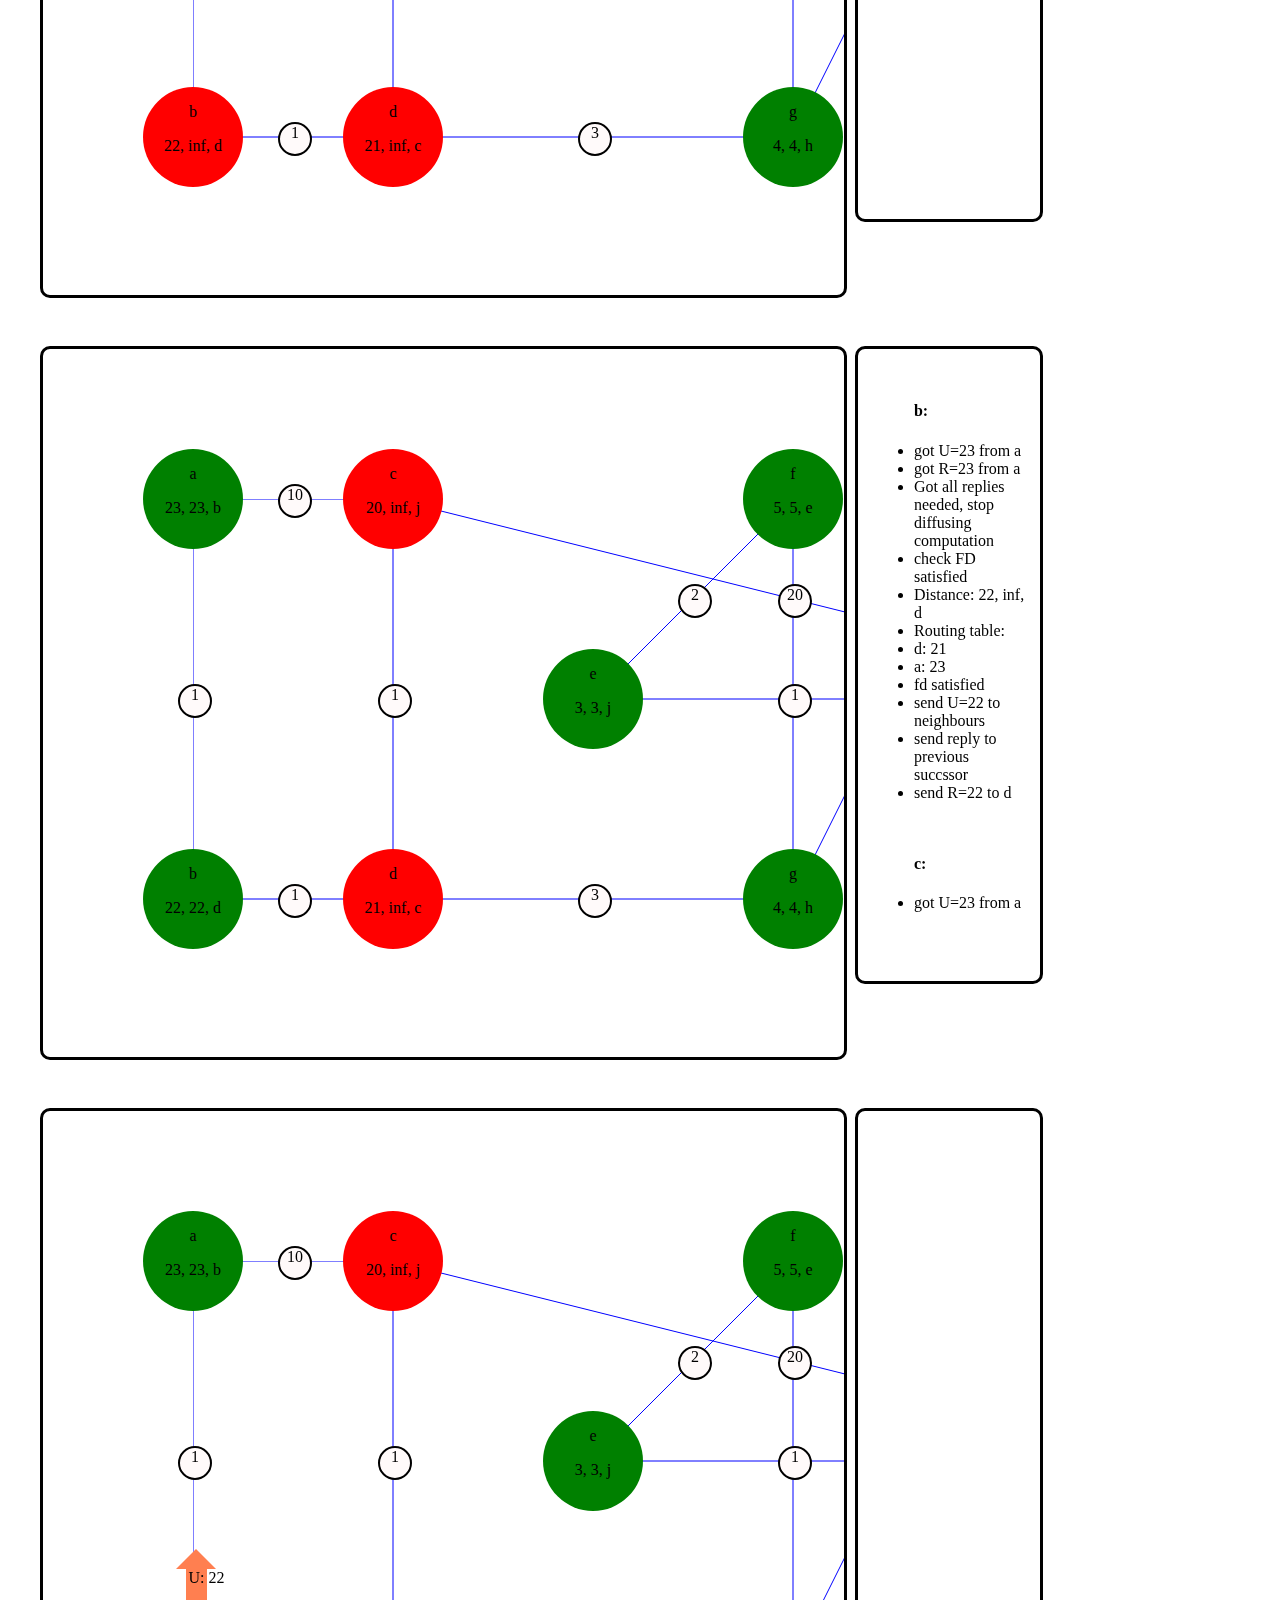
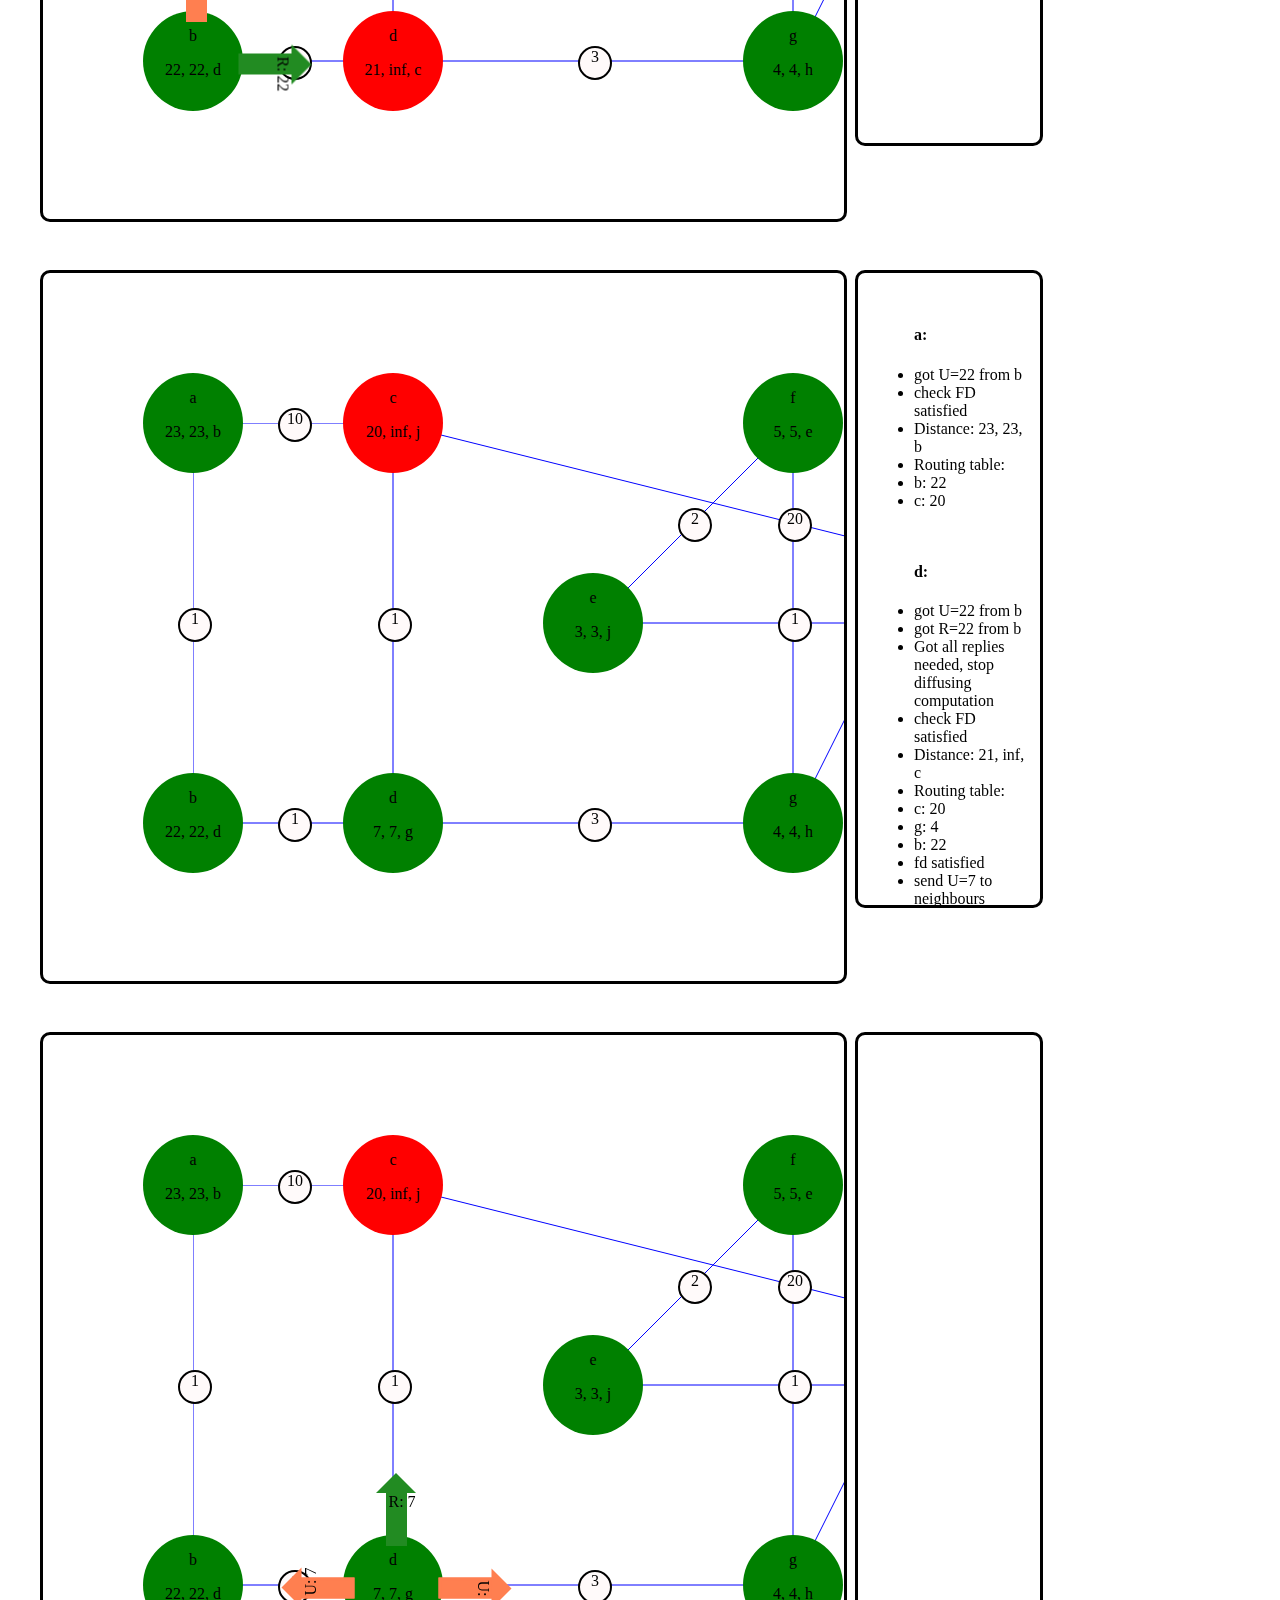
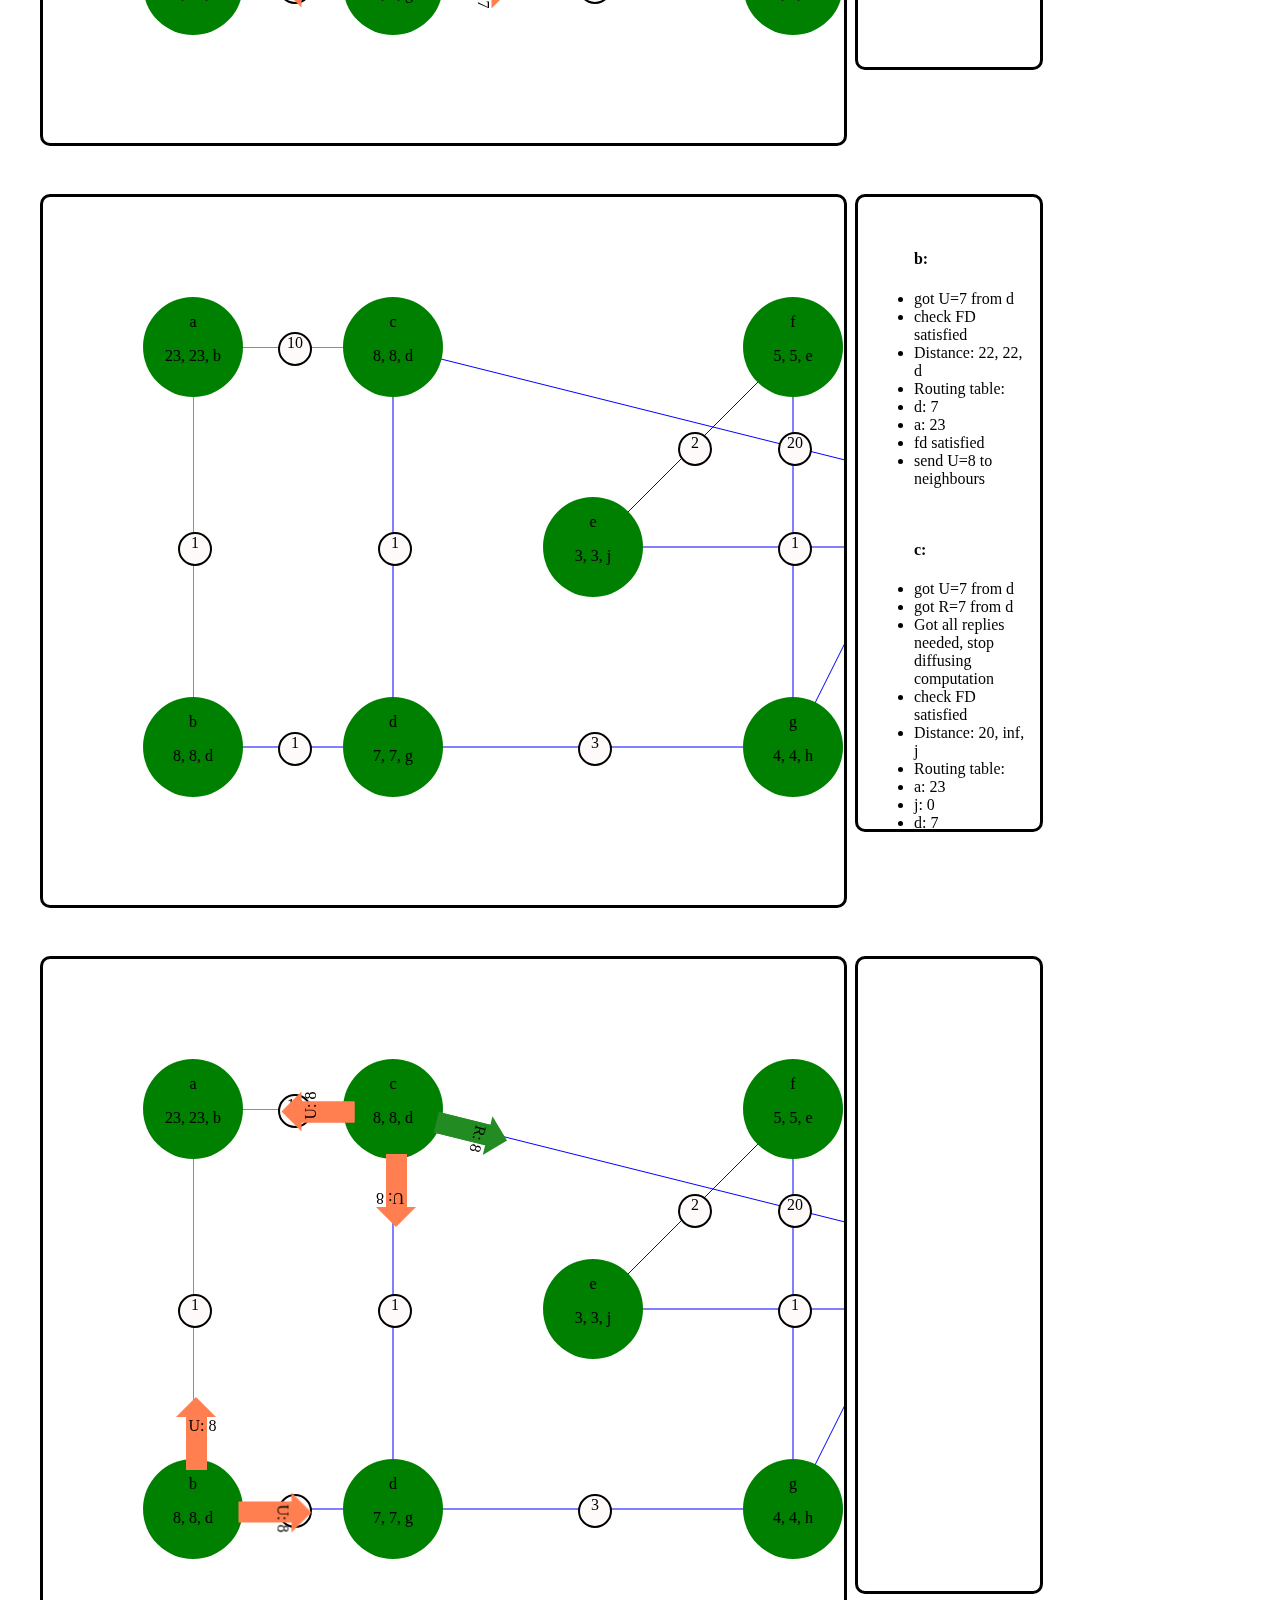
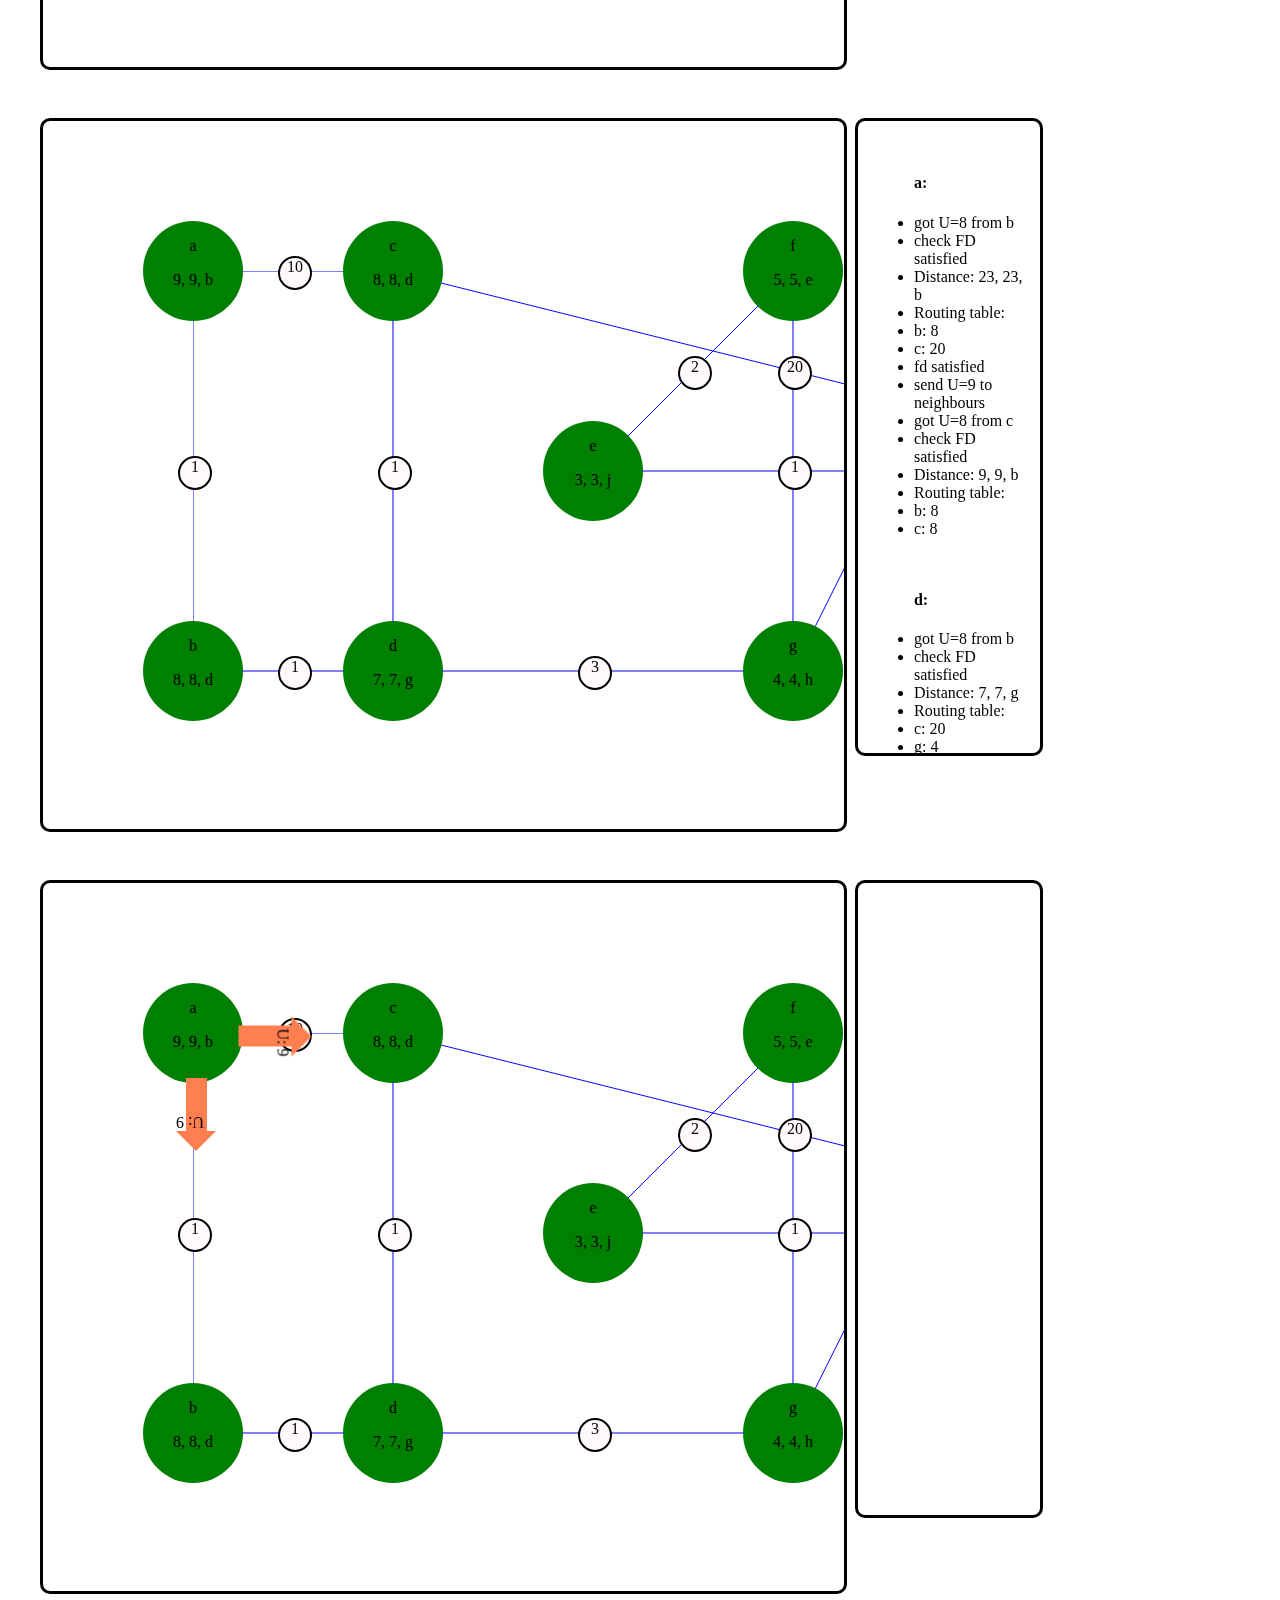
==== commit b4e9d122: "use html and css instead of canvas" ====
--- a/dual.html
+++ b/dual.html
@@ -7,9 +7,8 @@
 </head>
 <body>
 
-    <canvas width="1000" height="1000" id="maincanvas">
+    <!-- <canvas width="1000" height="1000" id="maincanvas"> -->
 
-    </canvas>
 
 <script>
     example6();
--- a/dual.css
+++ b/dual.css
@@ -1,29 +1,140 @@
 /* Scrollable div class */
+.inner {
+  overflow: visible;
+  display: block;
+  position: relative;
+  margin: auto;
+}
 .scrollable {
-    overflow: auto;
+  /* max-width: 50%; */
+  /* width: 80%; */
+  flex: 4;
+  max-height: 1000px;
+  overflow: scroll;
+  display: block;
+  position: relative;
+  padding: 100px;
+  border-style: solid;
+  border-width: 3px;
+  border-radius: 10px;
+  border-color: black;
+  margin: 8px;
+  margin-left: auto;
+  margin-right: auto;
+}
+
+.combouter {
+  display: flex;
+  width: 80%;
+  max-height: 1000px;
+  margin: 32px;
+  overflow-y: scroll;
+}
+
+.logdiv {
+  /* width: 18%; */
+  flex: 1;
+  max-height: 600px;
+  text-overflow: clip;
+  overflow-y: scroll;
+  display: flex;
+  padding: 16px;
+  border-style: solid;
+  border-width: 3px;
+  border-radius: 10px;
+  border-color: black;
+  margin: 8px;
+  flex-direction: column;
+}
+
+.cpink {
+  background-color: pink;
+}
+
+.complex-arrow {
+  --arrow-color: "red";
+  position: absolute;
+  display: inline-block;
+  width: 15px;
+  height: 50px;
+  border-width: 3px;
+  border-style: solid;
+  border-color: var(--arrow-color);
+  background-color: var(--arrow-color);
+  overflow-x: visible;
+  text-wrap: nowrap;
+  text-align: center;
+  white-space: nowrap;
+  text-align-last: center;
+}
+
+.complex-arrow::before {
+  content: "";
+  position: absolute;
+  top: -20px; /* Adjust distance between the arrowhead and the base */
+  left: 50%;
+  width: 0;
+  height: 0;
+  border-left: 20px solid transparent; /* Adjust size as needed */
+  border-right: 20px solid transparent; /* Adjust size as needed */
+  border-bottom: 20px solid var(--arrow-color); /* Adjust size and color as needed */
+  transform: translateX(-50%) rotate(0deg); /* Adjust rotation angle as needed */
+}
+
+.outer {
+  margin: 8px;
+  padding: 8px;
 }
 
 /* Circle class with hover effect */
 .circle {
-    width: 100px;
-    height: 100px;
-    border-radius: 50%;
-    background-color: blue;
-    position: relative;
+  width: 100px;
+  height: 100px;
+  border-radius: 50%;
+  background-color: blue;
+  position: absolute; /* Change this line */
+  overflow: visible;
+  text-align: center;
+  .textbox {
+    z-index: 1000;
+  }
+}
+
+.scircle {
+  width: 30px;
+  height: 30px;
+  border-radius: 50%;
+  background-color: snow;
+  border-width: 2px;
+  border-color: black;
+  border-style: solid;
+  position: absolute; /* Change this line */
+  overflow: visible;
+  text-align: center;
+  .textbox {
+    z-index: 1000;
+    left: 35px;
+  }
+}
+
+.scircle:hover .textbox {
+  display: block;
 }
 
 .circle:hover .textbox {
-    display: block;
+  display: block;
 }
 
 /* Text box class */
 .textbox {
-    display: none;
-    position: absolute;
-    top: 50%;
-    left: 50%;
-    transform: translate(-50%, -50%);
-    background-color: white;
-    padding: 10px;
-    border: 1px solid black;
+  display: none;
+  position: absolute;
+  top: 0;
+  left: 100px;
+  z-index: 500;
+  background-color: white;
+  padding: 20px;
+  border: 1px solid black;
+  max-height: 320px;
+  width: 180px;
 }
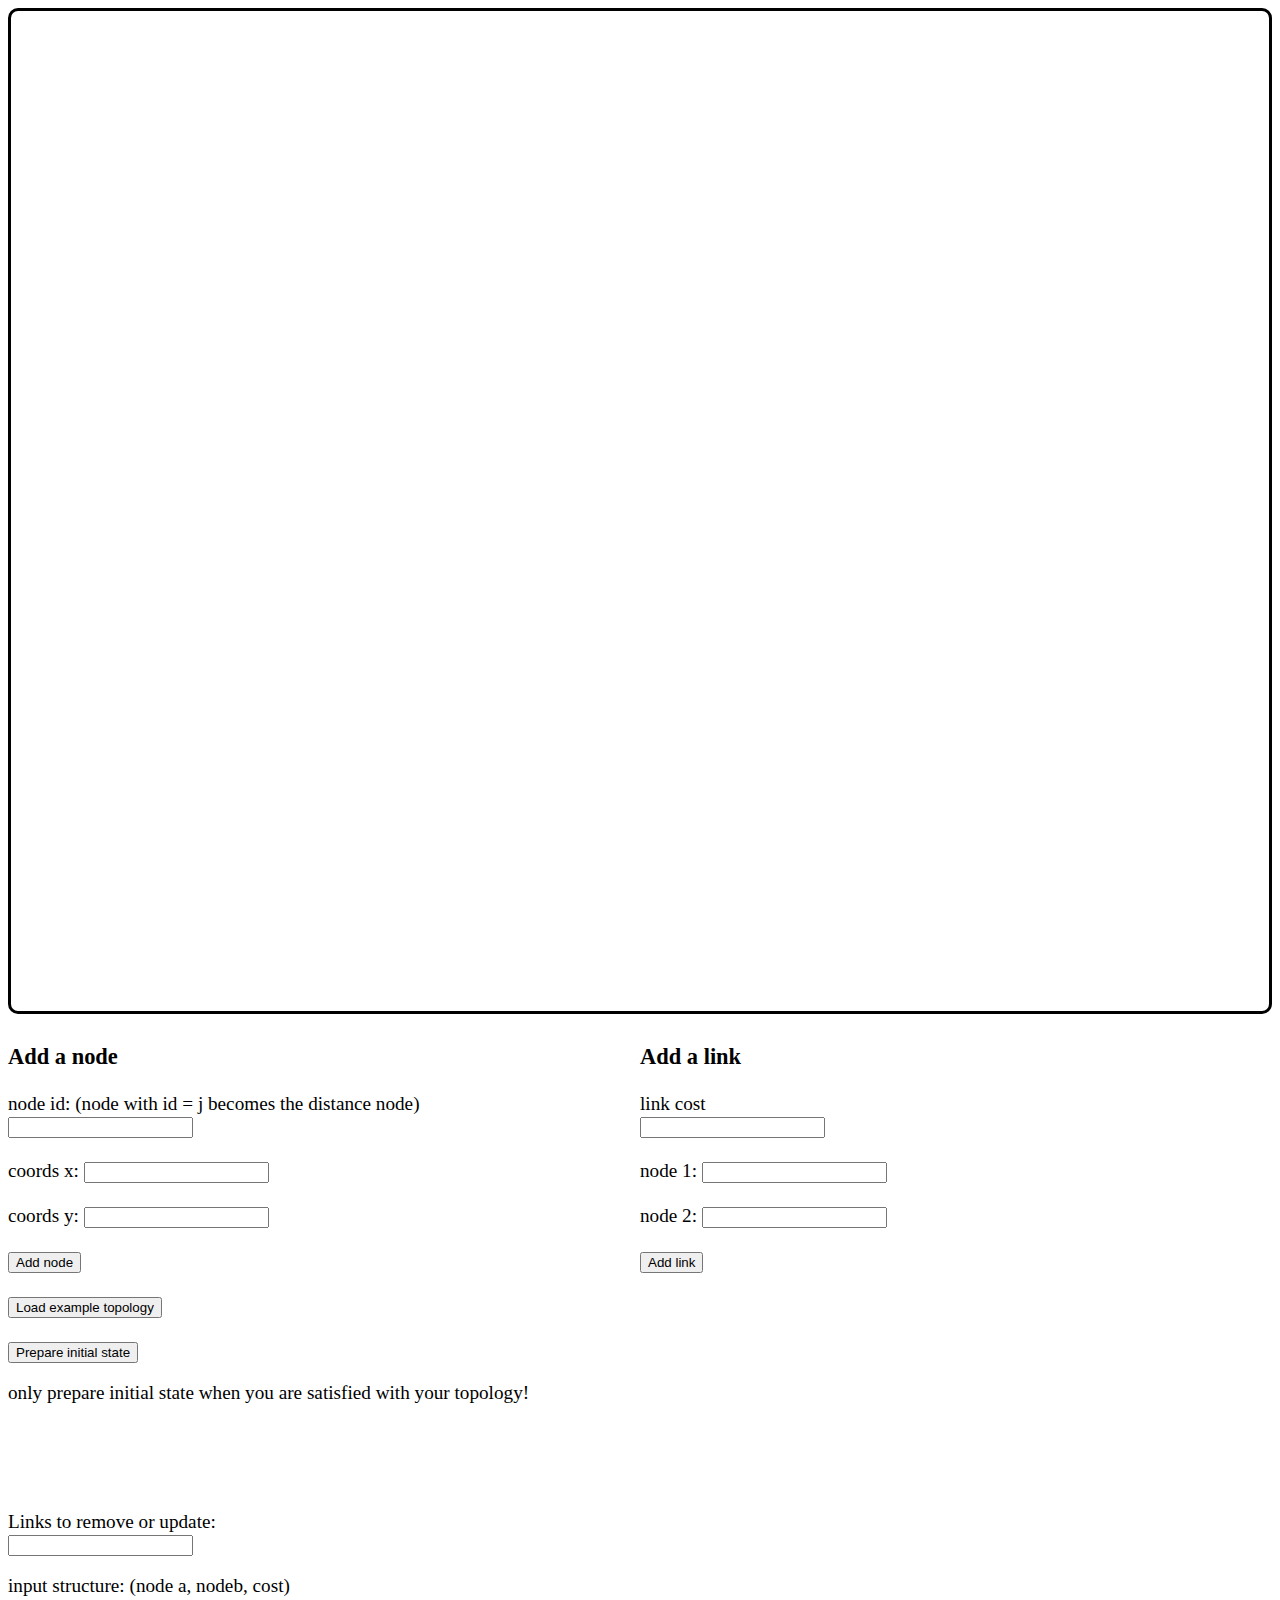
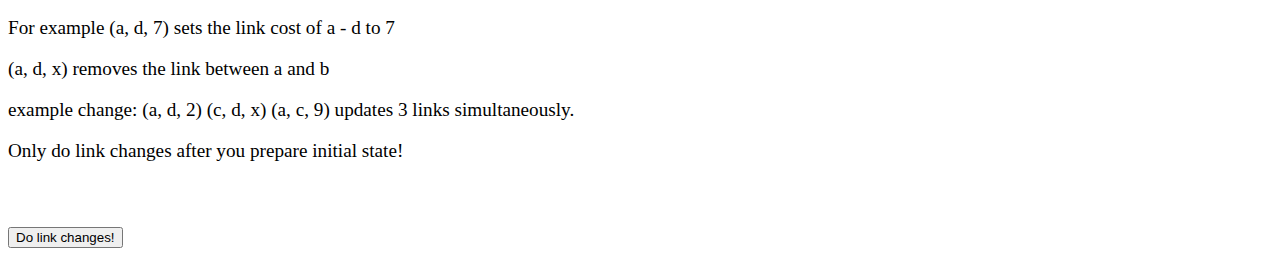
==== commit ac6eb530: "topology builder" ====
--- a/dual.html
+++ b/dual.html
@@ -1,18 +1,247 @@
 <!DOCTYPE html>
 <html>
-<head>
-  <title>Dual HTML</title>
-  <link rel="stylesheet" href="dual.css">
-  <script src="dual.js" ></script>
-</head>
-<body>
-
-    <!-- <canvas width="1000" height="1000" id="maincanvas"> -->
-
-
-<script>
-    example6();
-</script>
-
-</body>
+  <head>
+    <title>Dual HTML</title>
+    <link rel="stylesheet" href="dual.css" />
+    <script src="dual.js"></script>
+  </head>
+
+  <body>
+    <div class="scrollable" style="max-height: 800px">
+      <div
+        class="inner"
+        style="width: 3000px; height: 3000px"
+        id="builder"
+      ></div>
+    </div>
+
+    <div style="display: flex">
+      <form id="addnodeform" style="display: block; flex: 1">
+        <h3>Add a node</h3>
+        <label for="nodeid"
+          >node id: (node with id = j becomes the distance node)</label
+        >
+        <br />
+        <input type="text" name="nodeid" />
+        <br />
+        <br />
+        <label for="nodex">coords x:</label>
+        <input type="number" name="nodex" step="1" />
+        <br />
+        <br />
+        <label for="nodey">coords y:</label>
+        <input type="number" name="nodey" step="1" />
+        <br />
+        <br />
+        <button type="button" onclick="addNodeForm()">Add node</button>
+      </form>
+      <form id="addlinkform" style="display: block; flex: 1">
+        <h3>Add a link</h3>
+        <label for="linkcost">link cost</label>
+        <br />
+        <input type="number" name="linkcost" />
+        <br />
+        <br />
+        <label for="linka">node 1:</label>
+        <input type="text" name="linka" />
+        <br />
+        <br />
+        <label for="linkb">node 2:</label>
+        <input type="text" name="linkb" />
+        <br />
+        <br />
+        <button type="button" onclick="addLinkForm()">Add link</button>
+      </form>
+    </div>
+    <br />
+    <button onclick="doExample6()">Load example topology</button>
+    <br />
+    <br />
+    <button onclick="doInit()">Prepare initial state</button>
+    <p>only prepare initial state when you are satisfied with your topology!</p>
+    <br />
+    <br />
+    <div id="inb"></div>
+    <br />
+    <br />
+    <form>
+      <label for="linkrm">Links to remove or update:</label>
+      <br />
+      <input name="linkrm" type="text" />
+      <br />
+      <p>input structure: (node a, nodeb, cost)</p>
+      <p>For example (a, d, 7) sets the link cost of a - d to 7</p>
+      <p>(a, d, x) removes the link between a and b</p>
+      <p>
+        example change: (a, d, 2) (c, d, x) (a, c, 9) updates 3 links
+        simultaneously.
+      </p>
+      <p>
+        Only do link changes after you prepare initial state!
+      </p>
+      <br />
+      <br />
+      <button type="button" onclick="onLinkrm()">Do link changes!</button>
+    </form>
+  </body>
+
+  <script>
+    function doExample6() {
+      let a = new Router("a", new Coords(0, 0));
+  let b = new Router("b", new Coords(0, 2));
+  let c = new Router("c", new Coords(1, 0));
+  let d = new Router("d", new Coords(1, 2));
+  let e = new Router("e", new Coords(2, 1));
+  let f = new Router("f", new Coords(3, 0));
+  let g = new Router("g", new Coords(3, 2));
+  let h = new Router("h", new Coords(4, 0));
+  let i = new Router("i", new Coords(4, 2));
+  let j = new Router("j", new Coords(5, 1));
+
+  new Link(a, b, 1);
+  new Link(b, d, 1);
+  new Link(d, c, 1);
+  new Link(c, a, 10);
+  new Link(c, j, 2);
+  new Link(j, e, 3);
+  new Link(e, f, 2);
+  new Link(f, g, 1);
+  new Link(g, h, 1);
+  new Link(h, i, 2);
+  new Link(i, j, 1);
+  new Link(d, g, 3);
+
+      redrawCanv();
+    }
+
+    function onLinkrm() {
+      let val = document.getElementsByName("linkrm")[0];
+      let torm = parseLinkrm(val.value);
+      for (let update of torm) {
+        // try to get link
+        let linkf = Link.allLinks.filter(
+          (x) =>
+            (x.a.id == update[0] && x.b.id == update[1]) ||
+            (x.b.id == update[0] && x.a.id == update[1])
+        );
+        if (linkf.length < 1) continue;
+        if (update[2] == "x") {
+          linkf[0].removeSelf();
+        } else {
+          linkf[0].updateSelf(Number(update[2]));
+        }
+      }
+      Router.draw = true;
+      Router.doStep();
+    }
+
+    /**
+     * @param {String} x
+     */
+    function parseLinkrm(x) {
+      const regex = /\((.*?)\)/g;
+      const groups = x.match(regex);
+      if (!groups) return [];
+
+      const parsedGroups = groups.map((group) => {
+        const values = group
+          .slice(1, -1)
+          .split(",")
+          .map((value) => value.trim());
+        return values;
+      });
+
+      return parsedGroups;
+    }
+
+    function doInit() {
+      let dist = Router.allRouters.filter((x) => x.id == "j");
+      if (dist.length < 1) return;
+      let j = dist[0];
+      j.distance = new DistanceState(0, 0, j);
+      j.ignoreall = true;
+      Router.draw = false;
+      j.sendUpdates();
+      Router.doStep();
+      document.getElementById("inb").innerHTML = "";
+      simpleDraw(document.getElementById("inb"));
+    }
+
+    function redrawCanv() {
+      let canv = document.getElementById("builder");
+      while (canv.firstChild) {
+        canv.removeChild(canv.firstChild);
+      }
+
+      Router.resetRoutingTableAll();
+
+      Link.setupLinks();
+      Router.initRoutingTableAll();
+
+      Coords.normalize();
+      Link.drawAllLinks(canv);
+      Router.drawAll(canv);
+
+      [...canv.children]
+        .filter((x) => x.classList.contains("circle"))
+        .forEach((x) => {
+          x.addEventListener("contextmenu", (e) => {
+            e.preventDefault();
+            let a1 = Router.allRouters.filter(
+              (y) => x.firstChild.innerText == y.id
+            )[0];
+            let i = Router.allRouters.indexOf(a1);
+            a1.links.forEach((l) => {
+              let a2 = Link.allLinks.indexOf(l);
+              Link.allLinks.splice(a2, 1);
+            });
+            if (i > -1) {
+              Router.allRouters.splice(i, 1);
+            }
+            redrawCanv();
+          });
+        });
+    }
+    function addNodeForm() {
+      /**
+       * @type {HTMLInputElement}
+       */
+      let id = document.getElementsByName("nodeid")[0];
+      let x = document.getElementsByName("nodex")[0];
+      let y = document.getElementsByName("nodey")[0];
+
+      if (Router.allRouters.filter((x) => x.id == id.value).length > 0) {
+        console.error("this id exists");
+      } else {
+        new Router(id.value, new Coords(Number(x.value), Number(y.value)));
+      }
+      redrawCanv();
+    }
+
+    function addLinkForm() {
+      /**
+       * @type {HTMLInputElement}
+       */
+      let cost = document.getElementsByName("linkcost")[0];
+      let la = document.getElementsByName("linka")[0];
+      let lb = document.getElementsByName("linkb")[0];
+
+      if (
+        Link.allLinks.filter(
+          (x) =>
+            (x.a.id == la.value && x.b.id == lb.value) ||
+            (x.b.id == la.value && x.a.id == lb.value)
+        ).length > 0
+      ) {
+        console.error("this link exists");
+      } else {
+        let laa = Router.allRouters.filter((x) => x.id == la.value)[0];
+        let lbb = Router.allRouters.filter((x) => x.id == lb.value)[0];
+        if (laa != undefined && lbb != undefined) {
+          new Link(laa, lbb, Number(cost.value));
+        }
+      }
+      redrawCanv();
+    }
+  </script>
 </html>
--- a/dual.css
+++ b/dual.css
@@ -1,3 +1,7 @@
+body{
+    font-size: larger;
+}
+
 /* Scrollable div class */
 .inner {
   overflow: visible;
